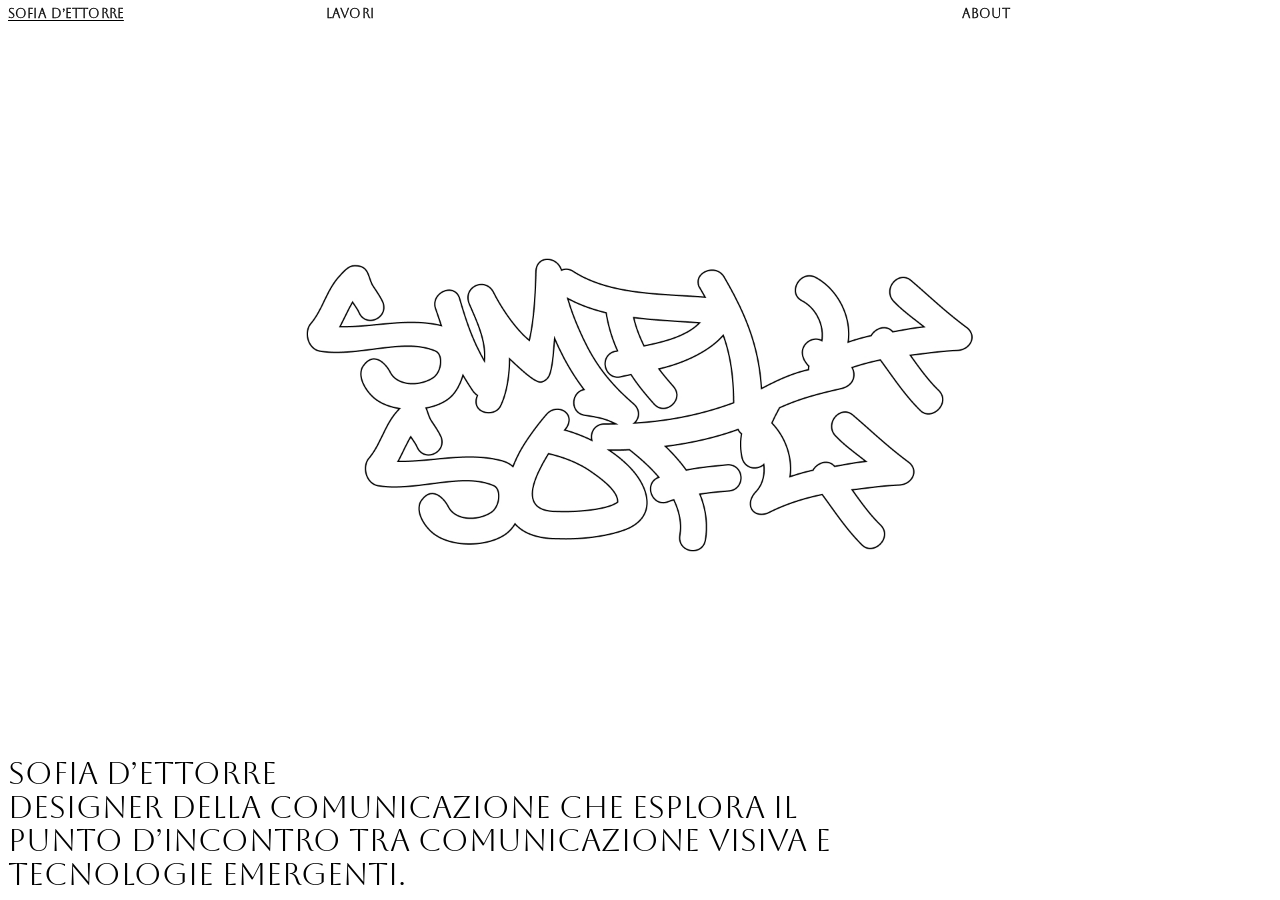
==== index.html @ 3663f50d "2" ====
<!doctype html>
<html lang="it">
<head>
  <meta charset="utf-8">
  <meta name="viewport" content="width=device-width, initial-scale=1">
  <title>Sofia d’Ettorre — Portfolio</title>
  <meta name="description" content="Portfolio di Sofia d’Ettorre, designer della comunicazione che esplora il punto d’incontro tra comunicazione visiva e tecnologie emergenti.">
  <link rel="canonical" href="https://sofiadettorre.github.io/Portfolio/">
  <meta property="og:type" content="website">
  <meta property="og:title" content="Sofia d’Ettorre — Portfolio">
  <meta property="og:description" content="Designer della comunicazione che esplora il punto d’incontro tra comunicazione visiva e tecnologie emergenti.">
  <meta property="og:url" content="https://sofiadettorre.github.io/Portfolio/">
  <meta property="og:image" content="https://sofiadettorre.github.io/Portfolio/immagini-web/immagine%20hero.jpg">
  <meta name="twitter:card" content="summary_large_image">
  <link rel="preload" as="image" href="immagini-web/immagine%20hero.jpg">
  <link rel="preconnect" href="https://fonts.googleapis.com">
  <link rel="preconnect" href="https://fonts.gstatic.com" crossorigin>
  <link href="https://fonts.googleapis.com/css2?family=Aboreto&family=Schibsted+Grotesk:wght@400;500;600&display=swap" rel="stylesheet">
  <link rel="icon" type="image/png" href="immagini-web/favicon.png">
  <link rel="apple-touch-icon" href="immagini-web/apple-touch-icon.png">
  <link rel="stylesheet" href="style.css">
</head>
<body>
  <main class="home">
    <h1 id="hero"></h1>
  </main>

  <script src="data.js"></script>
  <script>
    renderNav("home");
    document.getElementById("hero").textContent = SITE.hero;

    // Precarica le immagini della scia
    HOME_TRAIL.forEach(src => { new Image().src = src; });

    // Scia di immagini che segue il cursore
    let i = 0, lastX = 0, lastY = 0;
    window.addEventListener("pointermove", (e) => {
      if (e.pointerType === "touch") return;
      if (Math.hypot(e.clientX - lastX, e.clientY - lastY) < 110) return;
      lastX = e.clientX; lastY = e.clientY;

      const img = document.createElement("img");
      img.className = "trail";
      img.src = HOME_TRAIL[i++ % HOME_TRAIL.length];
      img.alt = "";
      img.style.left = e.clientX + "px";
      img.style.top = e.clientY + "px";
      img.addEventListener("animationend", () => img.remove());
      document.body.appendChild(img);
    });
  </script>
</body>
</html>
---- style.css ----
/* ===== Base ===== */
:root {
  --fg: #000;
  --muted: #9a9a9a;
  --bg: #fff;
  --gutter: 8px;
  --nav-h: 40px;
  --small: 11px;
}

* { box-sizing: border-box; margin: 0; padding: 0; }

html, body { background: var(--bg); color: var(--fg); }

body {
  font-family: "Schibsted Grotesk", "Helvetica Neue", Arial, sans-serif;
  font-weight: 400;
  -webkit-font-smoothing: antialiased;
}

a { color: inherit; text-decoration: none; }
a:hover { opacity: .5; }
img { display: block; max-width: 100%; }

.caps {
  font-size: var(--small);
  line-height: 1.15;
  font-weight: 500;
  text-transform: uppercase;
  letter-spacing: .01em;
}
.muted { color: var(--muted); }

/* Aboreto: menu, hero, testo About, titoli e specifiche dei progetti */
.nav, .home h1, .about .lead, .row-head, #ptitle, #ptitle b {
  font-family: "Aboreto", "Schibsted Grotesk", serif;
  font-weight: 400;
}
/* Aboreto nei testi piccoli: un po' più grande e con un leggero spessore */
.nav, .row-head, #ptitle {
  font-size: 12.5px;
  -webkit-text-stroke: .35px currentColor;
}

/* ===== Nav (4 colonne fisse) ===== */
.nav {
  position: fixed;
  inset: 0 0 auto 0;
  z-index: 50;
  display: grid;
  grid-template-columns: repeat(4, 1fr);
  gap: var(--gutter);
  padding: 7px var(--gutter);
  background: var(--bg);
}
.nav a[aria-current="page"] { text-decoration: underline; text-underline-offset: 2px; }

/* ===== Home ===== */
.home {
  height: 100vh;
  height: 100svh;
  display: flex;
  align-items: flex-end;
  padding: var(--gutter);
  overflow: hidden;
  cursor: crosshair;
  background: #fff url("immagini-web/immagine%20hero.jpg") center / contain no-repeat;
}
.home h1 {
  position: relative;
  z-index: 2;
  font-size: clamp(20px, 2.4vw, 44px);
  line-height: 1.1;
  letter-spacing: 0;
  max-width: 70%;
  white-space: pre-line;
  pointer-events: none;
}
.trail {
  position: fixed;
  z-index: 1;
  width: clamp(140px, 16vw, 280px);
  transform: translate(-50%, -50%);
  pointer-events: none;
  animation: trail-out 1.4s forwards;
}
@keyframes trail-out {
  0%, 70% { opacity: 1; }
  100% { opacity: 0; }
}

/* ===== Works (indice) ===== */
.works { padding: 50vh var(--gutter) 60px; }

.row {
  display: block;
  margin-bottom: 36px;
}
.row:hover { opacity: 1; }
.row-head {
  display: grid;
  grid-template-columns: repeat(4, 1fr);
  gap: var(--gutter);
  margin-bottom: 8px;
}
.row-head .title { display: flex; gap: 0; }
.row-head .num { width: 84px; flex-shrink: 0; }
.row-head .tags { grid-column: span 2; }

.thumbs {
  display: flex;
  flex-wrap: wrap;
  gap: 6px;
}
.thumbs img, .thumbs video {
  height: 74px;
  width: auto;
  background: #eee;
  opacity: .35;
  transition: opacity .25s;
}
.works:not(:hover) .thumbs > *,
.row:hover .thumbs > * { opacity: 1; }

/* ===== Progetto (galleria orizzontale) ===== */
.project {
  position: fixed;
  inset: 0;
  padding: 66px 0 70px;
}
.track {
  position: relative;
  height: 100%;
  display: flex;
  gap: 12px;
  padding: 0 var(--gutter);
  overflow-x: auto;
  overflow-y: hidden;
  scrollbar-width: none;
}
.track::-webkit-scrollbar { display: none; }

/* X per tornare ai lavori */
.close {
  position: fixed;
  top: calc(var(--nav-h) + 4px);
  right: var(--gutter);
  z-index: 45;
  width: 40px;
  height: 40px;
}
.close svg { width: 100%; height: 100%; stroke: var(--fg); stroke-width: 2; fill: none; }
.track img, .track video {
  height: 100%;
  width: auto;
  flex-shrink: 0;
  background: #eee;
}

.pbar {
  position: fixed;
  inset: auto 0 0 0;
  display: grid;
  grid-template-columns: repeat(4, 1fr);
  gap: var(--gutter);
  padding: 0 var(--gutter) 10px;
  align-items: end;
  background: var(--bg);
  z-index: 40;
}
.pbar .left { display: grid; grid-template-columns: 1fr 1fr; gap: var(--gutter); }
.pbar .left span:first-child b { font-weight: 500; margin-right: 12px; }
.pbar button {
  all: unset;
  cursor: pointer;
}
.pbar button:hover { opacity: .5; }

.info[hidden] { display: none; }
.info {
  position: fixed;
  inset: 0;
  z-index: 30;
  background: rgba(255,255,255,.96);
  padding: 66px var(--gutter) 70px;
  display: grid;
  grid-template-columns: repeat(4, 1fr);
  gap: var(--gutter);
  align-content: start;
}
.info p {
  grid-column: 1 / span 3;
  font-size: clamp(20px, 2vw, 32px);
  line-height: 1.15;
  font-weight: 500;
  max-width: 40ch;
}
.info dl { grid-column: 4; }
.info dt { color: var(--muted); margin-top: 10px; }

/* ===== About ===== */
.about { padding: calc(var(--nav-h) + 4px) var(--gutter) 20px; }
.about .lead {
  font-size: clamp(17px, 1.75vw, 32px);
  line-height: 1.2;
}
.cv {
  margin-top: 56px;
  display: grid;
  grid-template-columns: repeat(3, minmax(0, 320px));
  column-gap: clamp(40px, 6vw, 110px);
}
.cv h2 { font-size: inherit; font-weight: 500; margin-bottom: 18px; }

/* Fiori decorativi nello spazio libero a destra delle colonne */
.cv { position: relative; }
.deco {
  position: absolute;
  top: 0;
  bottom: 0;
  left: calc(3 * 320px + 3 * clamp(40px, 6vw, 110px));
  right: 0;
  max-width: 520px;
  pointer-events: none;
}
.deco img {
  position: absolute;
  height: auto;
  animation: float 7s ease-in-out infinite;
}
@keyframes float {
  0%, 100% { transform: translateY(0) rotate(0deg); }
  50% { transform: translateY(-12px) rotate(6deg); }
}
@media (prefers-reduced-motion: reduce) { .deco img { animation: none; } }
@media (max-width: 1300px) { .deco { display: none; } }
.cv .item { margin-bottom: 18px; }
.cv .item span { display: block; }
.cv .item .desc {
  margin-top: 6px;
  text-transform: none;
  font-weight: 400;
  line-height: 1.3;
  color: var(--muted);
}

.footer {
  margin-top: 40px;
  display: grid;
  grid-template-columns: repeat(3, minmax(0, 320px));
  column-gap: clamp(40px, 6vw, 110px);
}

/* ===== Mobile ===== */
@media (max-width: 760px) {
  :root { --small: 10px; }
  .nav { grid-template-columns: repeat(3, 1fr); }
  .nav .spacer { display: none; }

  .row-head { grid-template-columns: 1fr 1fr; row-gap: 2px; }
  .row-head > *, .cv > *, .pbar > * { min-width: 0; overflow-wrap: anywhere; }
  .row-head .num { width: 34px; }
  .row-head .tags { grid-column: auto; }
  .thumbs img, .thumbs video { height: 54px; }

  .project { position: static; padding: 50px 0 60px; }
  .track { flex-direction: column; height: auto; overflow: visible; }
  .track img, .track video { height: auto; width: 100%; }
  .pbar { grid-template-columns: 1fr 1fr; padding-top: 8px; }
  .pbar .counter { display: none; }
  .close { width: 30px; height: 30px; }
  .info { grid-template-columns: 1fr; overflow-y: auto; }
  .info p, .info dl { grid-column: 1; }

  .cv { grid-template-columns: 1fr; row-gap: 30px; }
  .footer { grid-template-columns: 1fr; }
}
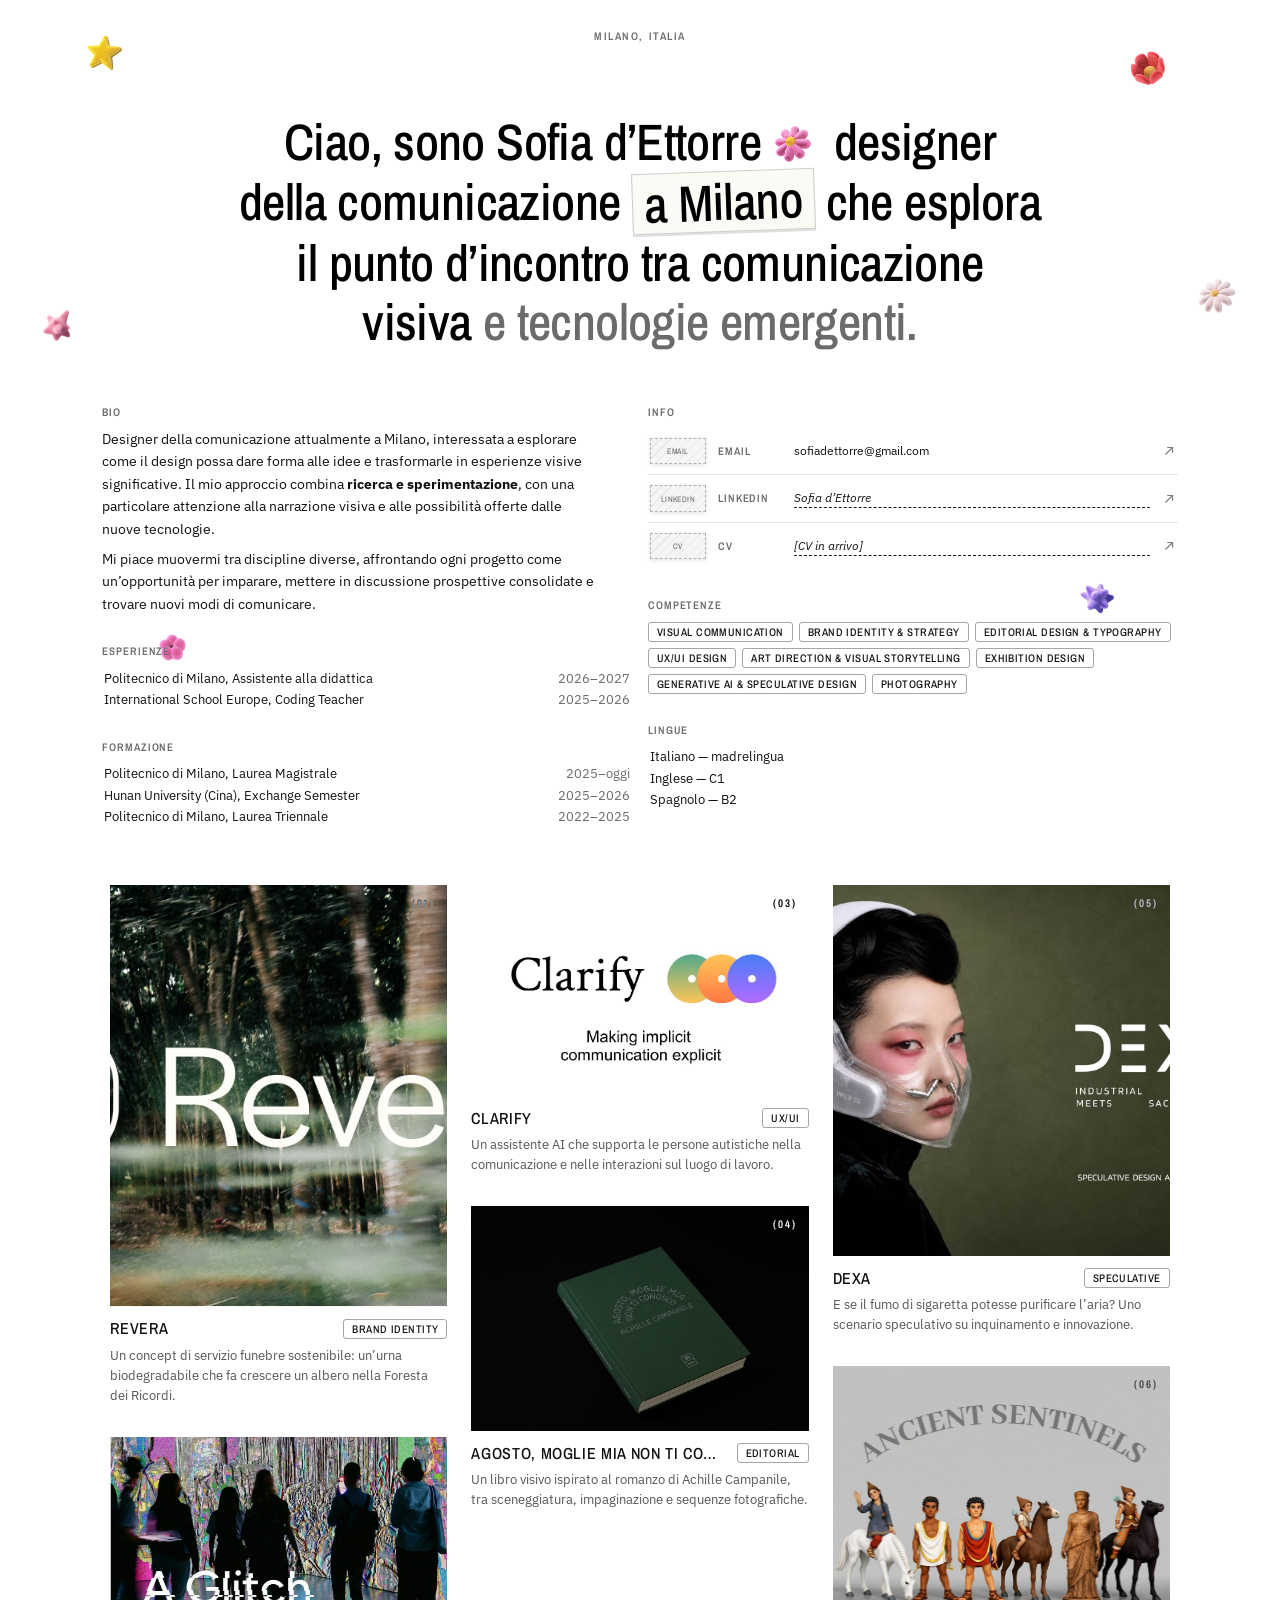
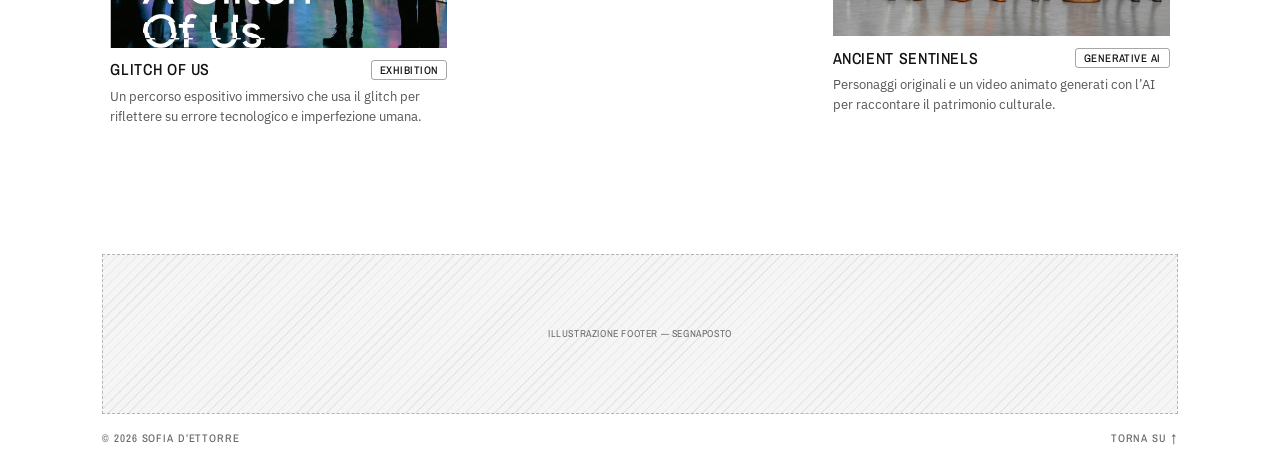
==== commit 90fb7068: "Nuovo portfolio: pagina unica con schede progetto e pannello di dettaglio Rifà il sito da zero riusa" ====
--- a/index.html
+++ b/index.html
@@ -2,7 +2,7 @@
 <html lang="it">
 <head>
   <meta charset="utf-8">
-  <meta name="viewport" content="width=device-width, initial-scale=1">
+  <meta name="viewport" content="width=device-width, initial-scale=1, viewport-fit=cover">
   <title>Sofia d’Ettorre — Portfolio</title>
   <meta name="description" content="Portfolio di Sofia d’Ettorre, designer della comunicazione che esplora il punto d’incontro tra comunicazione visiva e tecnologie emergenti.">
   <link rel="canonical" href="https://sofiadettorre.github.io/Portfolio/">
@@ -12,43 +12,107 @@
   <meta property="og:url" content="https://sofiadettorre.github.io/Portfolio/">
   <meta property="og:image" content="https://sofiadettorre.github.io/Portfolio/immagini-web/immagine%20hero.jpg">
   <meta name="twitter:card" content="summary_large_image">
-  <link rel="preload" as="image" href="immagini-web/immagine%20hero.jpg">
   <link rel="preconnect" href="https://fonts.googleapis.com">
   <link rel="preconnect" href="https://fonts.gstatic.com" crossorigin>
-  <link href="https://fonts.googleapis.com/css2?family=Aboreto&family=Schibsted+Grotesk:wght@400;500;600&display=swap" rel="stylesheet">
+  <link href="https://fonts.googleapis.com/css2?family=Archivo+Narrow:wght@400;500;600&family=IBM+Plex+Sans:ital,wght@0,400;0,500;0,600;1,400&display=swap" rel="stylesheet">
   <link rel="icon" type="image/png" href="immagini-web/favicon.png">
   <link rel="apple-touch-icon" href="immagini-web/apple-touch-icon.png">
   <link rel="stylesheet" href="style.css">
 </head>
 <body>
-  <main class="home">
-    <h1 id="hero"></h1>
+  <main class="main" id="top">
+    <div class="page-locale" id="status"></div>
+    <div class="decor" id="decor" aria-hidden="true"></div>
+
+    <aside class="rail">
+      <section class="hero" aria-label="Introduzione">
+        <h1 class="hero__text">
+          Ciao, sono Sofia d’Ettorre<img class="hero__obj" src="immagini-web/cursore%201.png" alt="" aria-hidden="true">
+          designer della comunicazione <span class="sticker">a&nbsp;Milano</span>
+          che esplora il punto d’incontro tra comunicazione visiva
+          <span class="hero__tail">e tecnologie emergenti.</span>
+        </h1>
+      </section>
+
+      <div class="rail__grid">
+        <div class="rail__col">
+          <section class="rail__section">
+            <span class="eyebrow">Bio</span>
+            <div class="bio" id="bio"></div>
+          </section>
+          <section class="rail__section">
+            <span class="eyebrow">Esperienze</span>
+            <ul class="list" id="work"></ul>
+          </section>
+          <section class="rail__section">
+            <span class="eyebrow">Formazione</span>
+            <ul class="list" id="education"></ul>
+          </section>
+        </div>
+
+        <div class="rail__col">
+          <section class="rail__section" id="info">
+            <span class="eyebrow">Info</span>
+            <div class="contact-list" id="contacts"></div>
+          </section>
+          <section class="rail__section">
+            <span class="eyebrow">Competenze</span>
+            <ul class="taglist" id="skills"></ul>
+          </section>
+          <section class="rail__section">
+            <span class="eyebrow">Lingue</span>
+            <ul class="list" id="languages"></ul>
+          </section>
+        </div>
+      </div>
+    </aside>
+
+    <section class="projects" id="lavori" aria-label="Progetti selezionati"></section>
   </main>
 
+  <footer class="footer">
+    <div class="footer__art ph-box" aria-hidden="true"><span>Illustrazione footer — segnaposto</span></div>
+    <div class="footer__bar">
+      <span id="copy"></span>
+      <a href="#top">Torna su ↑</a>
+    </div>
+  </footer>
+
+  <!-- Pannello del progetto -->
+  <div class="cs-overlay" id="cs-overlay" aria-hidden="true">
+    <div class="cs-panel" role="dialog" aria-modal="true" aria-labelledby="cs-title">
+      <aside class="cs-side">
+        <button class="cs-close" id="cs-close" type="button" aria-label="Chiudi progetto">
+          <svg viewBox="0 0 20 20" aria-hidden="true"><path d="M5 5l10 10M15 5 5 15"/></svg>
+        </button>
+        <div>
+          <h2 class="cs-title" id="cs-title">–</h2>
+          <p class="cs-oneliner" id="cs-oneliner"></p>
+        </div>
+        <dl class="cs-facts" id="cs-facts"></dl>
+        <div class="cs-step">
+          <button type="button" id="cs-prev" aria-label="Progetto precedente">← Prec.</button>
+          <button type="button" id="cs-next" aria-label="Progetto successivo">Succ. →</button>
+        </div>
+      </aside>
+      <div class="cs-content" id="cs-content">
+        <div class="cs-hero" id="cs-hero"></div>
+        <div class="cs-text">
+          <div class="cs-section">
+            <p class="eyebrow">Panoramica</p>
+            <p id="cs-overview"></p>
+          </div>
+          <div class="cs-section">
+            <p class="eyebrow">Il mio ruolo &amp; contributi</p>
+            <ol class="cs-list" id="cs-contrib"></ol>
+          </div>
+        </div>
+        <div class="cs-gallery" id="cs-gallery"></div>
+      </div>
+    </div>
+  </div>
+
   <script src="data.js"></script>
-  <script>
-    renderNav("home");
-    document.getElementById("hero").textContent = SITE.hero;
-
-    // Precarica le immagini della scia
-    HOME_TRAIL.forEach(src => { new Image().src = src; });
-
-    // Scia di immagini che segue il cursore
-    let i = 0, lastX = 0, lastY = 0;
-    window.addEventListener("pointermove", (e) => {
-      if (e.pointerType === "touch") return;
-      if (Math.hypot(e.clientX - lastX, e.clientY - lastY) < 110) return;
-      lastX = e.clientX; lastY = e.clientY;
-
-      const img = document.createElement("img");
-      img.className = "trail";
-      img.src = HOME_TRAIL[i++ % HOME_TRAIL.length];
-      img.alt = "";
-      img.style.left = e.clientX + "px";
-      img.style.top = e.clientY + "px";
-      img.addEventListener("animationend", () => img.remove());
-      document.body.appendChild(img);
-    });
-  </script>
+  <script src="main.js"></script>
 </body>
 </html>
--- a/style.css
+++ b/style.css
@@ -1,277 +1,341 @@
-/* ===== Base ===== */
+/* ============================================================
+   Sofia d'Ettorre — Portfolio
+   ============================================================ */
 :root {
-  --fg: #000;
-  --muted: #9a9a9a;
-  --bg: #fff;
-  --gutter: 8px;
-  --nav-h: 40px;
-  --small: 11px;
-}
-
-* { box-sizing: border-box; margin: 0; padding: 0; }
-
-html, body { background: var(--bg); color: var(--fg); }
-
-body {
-  font-family: "Schibsted Grotesk", "Helvetica Neue", Arial, sans-serif;
-  font-weight: 400;
+  --surface: #ffffff;
+  --surface-deep: #f5f5f5;
+  --surface-tint: #ebebeb;
+  --ink-1: #000000;
+  --ink-2: #111111;
+  --ink-3: #555555;
+  --ink-4: #6b6b6b;
+  --line: color-mix(in oklab, var(--ink-1) 11%, transparent);
+  --accent: #0033ff;
+
+  --font-primary: "Arial Narrow", "Archivo Narrow", Arial, sans-serif;
+  --font-body: "IBM Plex Sans", Arial, sans-serif;
+
+  --t-eyebrow: 11px;
+  --t-small: 12px;
+  --t-home: 13px;
+  --t-body: 14px;
+  --t-card-title: 16px;
+  --t-hero: clamp(25px, 4vw, 64px);
+
+  --ease-out: cubic-bezier(0.22, 1, 0.36, 1);
+  --ease-expo: cubic-bezier(0.16, 1, 0.3, 1);
+  --ease-drawer: cubic-bezier(0.32, 0.72, 0, 1);
+
+  --pad-y: 64px;
+  --pad-x: clamp(24px, 8vw, 120px);
+}
+
+*, *::before, *::after { box-sizing: border-box; margin: 0; padding: 0; }
+
+html {
+  background: var(--surface);
+  color: var(--ink-1);
+  font-family: var(--font-body);
+  font-size: 16px;
+  line-height: 1.5;
   -webkit-font-smoothing: antialiased;
-}
-
+  overflow-x: clip;
+  scroll-behavior: smooth;
+}
+body { min-height: 100dvh; display: flex; flex-direction: column; background: var(--surface); overflow-x: clip; }
+body.is-locked { overflow: hidden; }
 a { color: inherit; text-decoration: none; }
-a:hover { opacity: .5; }
-img { display: block; max-width: 100%; }
-
-.caps {
-  font-size: var(--small);
-  line-height: 1.15;
+button { font: inherit; color: inherit; background: none; border: 0; cursor: pointer; }
+ul, ol { list-style: none; }
+img, video { display: block; max-width: 100%; }
+::selection { background: color-mix(in oklab, var(--ink-1) 15%, transparent); }
+:focus-visible { outline: 2px solid var(--accent); outline-offset: 2px; }
+
+.eyebrow {
+  display: block;
+  font-family: var(--font-primary);
+  font-size: var(--t-eyebrow);
+  font-weight: 600;
+  letter-spacing: 0.08em;
+  text-transform: uppercase;
+  color: var(--ink-4);
+}
+
+/* ---------- Segnaposto ---------- */
+.ph { color: var(--ink-4); font-style: italic; border-bottom: 1px dashed currentColor; }
+.ph-box {
+  display: flex; align-items: center; justify-content: center;
+  background:
+    repeating-linear-gradient(-45deg, transparent 0 6px, color-mix(in oklab, var(--ink-1) 6%, transparent) 6px 7px),
+    var(--surface-deep);
+  border: 1px dashed color-mix(in oklab, var(--ink-1) 25%, transparent);
+  color: var(--ink-4);
+  font-family: var(--font-primary);
+  font-size: 10px; letter-spacing: 0.06em; text-transform: uppercase;
+}
+
+/* ---------- Layout ---------- */
+.main {
+  position: relative;
+  flex: 1;
+  padding: var(--pad-y) var(--pad-x);
+  display: grid;
+  grid-template-columns: minmax(0, 1fr);
+  align-content: start;
+  gap: clamp(16px, 2vw, 28px);
+}
+.page-locale {
+  position: absolute; top: 28px; left: 0; right: 0;
+  text-align: center;
+  font-family: var(--font-primary);
+  font-size: var(--t-eyebrow); font-weight: 600;
+  letter-spacing: 0.14em; text-transform: uppercase;
+  color: var(--ink-4);
+}
+
+/* Decorazioni */
+.decor { position: absolute; inset: 0 0 auto; height: 100vh; pointer-events: none; z-index: 0; }
+.decor img {
+  position: absolute; height: auto;
+  opacity: .9;
+  animation: float 9s ease-in-out infinite;
+}
+@keyframes float { 50% { transform: translateY(-10px) rotate(3deg); } }
+@media (max-width: 899px) { .decor { display: none; } }
+
+/* ---------- Hero ---------- */
+.rail { position: relative; z-index: 1; display: flex; flex-direction: column; gap: 28px; }
+.hero { padding: 48px 0 24px; }
+.hero__text {
+  max-width: 17em;
+  margin: 0 auto;
+  font-family: var(--font-primary);
+  font-size: var(--t-hero);
   font-weight: 500;
+  line-height: 1.16;
+  letter-spacing: -0.012em;
+  text-align: center;
+  text-wrap: balance;
+}
+.hero__tail { color: var(--ink-4); }
+.hero__obj {
+  display: inline-block;
+  height: 0.9em; width: auto;
+  margin: 0 0.15em;
+  vertical-align: -0.12em;
+  transition: transform 400ms var(--ease-expo);
+}
+.hero__obj:hover { transform: rotate(-12deg) scale(1.15); }
+.sticker {
+  display: inline-block;
+  padding: 0 .22em;
+  background: #fcfaf5;
+  border: 1px solid color-mix(in oklab, var(--ink-1) 18%, transparent);
+  box-shadow: 0 2px 0 color-mix(in oklab, var(--ink-1) 12%, transparent);
+  transform: rotate(-2deg);
+  transition: transform 300ms var(--ease-expo);
+}
+.sticker:hover { transform: rotate(1deg) scale(1.04); }
+
+/* ---------- Rail (bio, esperienze, info) ---------- */
+.rail__grid { display: grid; grid-template-columns: 1fr; gap: 28px; }
+.rail__col { display: flex; flex-direction: column; gap: 28px; }
+@media (min-width: 900px) {
+  .rail__grid { grid-template-columns: repeat(2, 1fr); column-gap: 16px; }
+}
+.rail__section { display: flex; flex-direction: column; gap: 8px; }
+.bio p { font-size: var(--t-body); line-height: 1.6; color: var(--ink-2); max-width: 62ch; }
+.bio p + p { margin-top: 8px; }
+.list__row { display: flex; gap: 12px; padding: 1px 2px; font-size: var(--t-home); color: var(--ink-2); }
+.list__row span:first-child { flex: 1; }
+.list__year { color: var(--ink-4); white-space: nowrap; }
+
+.taglist { display: flex; flex-wrap: wrap; gap: 6px; }
+.taglist li, .chip-tag {
+  font-family: var(--font-primary);
+  font-weight: 500;
+  font-size: var(--t-eyebrow);
+  letter-spacing: 0.04em;
   text-transform: uppercase;
-  letter-spacing: .01em;
-}
-.muted { color: var(--muted); }
-
-/* Aboreto: menu, hero, testo About, titoli e specifiche dei progetti */
-.nav, .home h1, .about .lead, .row-head, #ptitle, #ptitle b {
-  font-family: "Aboreto", "Schibsted Grotesk", serif;
-  font-weight: 400;
-}
-/* Aboreto nei testi piccoli: un po' più grande e con un leggero spessore */
-.nav, .row-head, #ptitle {
-  font-size: 12.5px;
-  -webkit-text-stroke: .35px currentColor;
-}
-
-/* ===== Nav (4 colonne fisse) ===== */
-.nav {
-  position: fixed;
-  inset: 0 0 auto 0;
-  z-index: 50;
+  line-height: 1;
+  padding: 4px 8px 3px;
+  border: 1.2px solid color-mix(in oklab, var(--ink-1) 35%, transparent);
+  border-radius: 3px;
+  color: var(--ink-2);
+  white-space: nowrap;
+}
+.taglist li { transition: transform 320ms var(--ease-expo), border-color 220ms; }
+.taglist li:hover { transform: translateY(-1px); border-color: color-mix(in oklab, var(--ink-1) 65%, transparent); }
+
+.contact-row {
+  display: flex; align-items: center; gap: 12px;
+  padding: 10px 2px;
+  transition: transform 160ms var(--ease-out);
+}
+.contact-row + .contact-row { border-top: 1px solid var(--line); }
+.contact-row:active { transform: scale(0.99); }
+.contact-row .eyebrow { flex-shrink: 0; width: 64px; transition: color 220ms; }
+.contact-row__thumb {
+  flex-shrink: 0; width: 56px; aspect-ratio: 447 / 211;
+  font-size: 8px;
+  box-shadow: 0 1px 4px color-mix(in oklab, var(--ink-1) 12%, transparent);
+  transition: transform 320ms var(--ease-out);
+}
+.contact-row__value { flex: 1; min-width: 0; font-size: var(--t-small); color: var(--ink-2); overflow: hidden; text-overflow: ellipsis; white-space: nowrap; }
+.contact-row__arrow { width: 14px; height: 14px; fill: none; stroke: currentColor; stroke-width: 1.4; opacity: .5; transition: transform 220ms var(--ease-out), opacity 220ms; }
+@media (hover: hover) {
+  .contact-row:hover .eyebrow { color: var(--accent); }
+  .contact-row:hover .contact-row__arrow { opacity: 1; transform: translate(2px, -2px); }
+  .contact-row:nth-child(1):hover .contact-row__thumb { transform: scale(1.2) rotate(4deg); }
+  .contact-row:nth-child(2):hover .contact-row__thumb { transform: scale(1.2) rotate(-5deg); }
+  .contact-row:nth-child(3):hover .contact-row__thumb { transform: scale(1.2) rotate(3deg); }
+}
+
+/* ---------- Progetti ---------- */
+.projects { position: relative; z-index: 1; columns: 1; column-gap: 8px; padding-top: 24px; }
+@media (min-width: 720px) { .projects { columns: 2; } }
+@media (min-width: 1024px) { .projects { columns: 3; } }
+
+.card {
+  display: block;
+  break-inside: avoid;
+  margin-bottom: 8px;
+  padding: 8px;
+  border-radius: 4px;
+  transition: background-color 180ms var(--ease-out), transform 140ms var(--ease-out);
+}
+.card:active { transform: scale(0.99); }
+.card__frame { position: relative; width: 100%; overflow: hidden; background: var(--surface-deep); }
+.card__thumb { position: absolute; inset: 0; width: 100%; height: 100%; object-fit: cover; transition: transform 260ms var(--ease-out); }
+.card__num {
+  position: absolute; top: 10px; right: 12px; z-index: 2;
+  font-family: var(--font-primary); font-weight: 600; font-size: var(--t-eyebrow);
+  letter-spacing: 0.18em; color: #fff; mix-blend-mode: difference;
+}
+.card__body { display: flex; flex-direction: column; gap: 7px; padding-top: 12px; }
+.card__heading { display: flex; align-items: center; justify-content: space-between; gap: 12px; }
+.card__title {
+  flex: 1; min-width: 0;
+  font-family: var(--font-primary); font-weight: 500;
+  font-size: var(--t-card-title); line-height: 1.05;
+  letter-spacing: 0.04em; text-transform: uppercase;
+  color: var(--ink-2);
+  white-space: nowrap; overflow: hidden; text-overflow: ellipsis;
+  transition: color 160ms;
+}
+.card__description { font-size: var(--t-home); line-height: 1.55; color: var(--ink-3); text-wrap: pretty; }
+.card__meta { display: grid; grid-template-rows: 0fr; opacity: 0; transition: grid-template-rows 380ms var(--ease-expo), opacity 240ms; }
+.card__meta-inner { min-height: 0; overflow: hidden; display: flex; flex-wrap: wrap; gap: 5px; }
+.card__meta-inner span {
+  font-family: var(--font-primary); font-size: var(--t-eyebrow); font-weight: 500;
+  letter-spacing: 0.04em; text-transform: uppercase;
+  color: color-mix(in oklab, var(--ink-1) 55%, transparent);
+  background: color-mix(in oklab, var(--ink-1) 7%, transparent);
+  padding: 2px 7px 3px; margin-top: 4px;
+}
+.card:hover, .card:focus-visible { background-color: rgba(0, 0, 0, 0.05); }
+.card:hover .card__title, .card:focus-visible .card__title { color: var(--accent); }
+.card:hover .card__thumb { transform: scale(1.03); }
+.card:hover .card__meta, .card:focus-visible .card__meta { grid-template-rows: 1fr; opacity: 1; }
+@media (hover: none) { .card__meta { grid-template-rows: 1fr; opacity: 1; } }
+
+/* ---------- Footer ---------- */
+.footer { padding: 48px var(--pad-x) 28px; display: flex; flex-direction: column; gap: 16px; }
+.footer__art { height: 160px; }
+.footer__bar {
+  display: flex; justify-content: space-between; gap: 16px;
+  font-family: var(--font-primary); font-size: var(--t-eyebrow); font-weight: 500;
+  letter-spacing: 0.08em; text-transform: uppercase; color: var(--ink-4);
+}
+.footer__bar a:hover { color: var(--accent); }
+
+/* ---------- Pannello progetto ---------- */
+.cs-overlay {
+  position: fixed; inset: 0; z-index: 500;
+  display: flex; align-items: center; justify-content: center;
+  padding: clamp(12px, 3vw, 40px);
+  background: color-mix(in oklab, var(--ink-1) 32%, transparent);
+  backdrop-filter: blur(5px); -webkit-backdrop-filter: blur(5px);
+  opacity: 0; pointer-events: none;
+  transition: opacity 380ms var(--ease-out);
+}
+.cs-overlay.is-open { opacity: 1; pointer-events: auto; }
+.cs-panel {
+  width: min(1120px, 100%);
+  height: min(88vh, 860px);
   display: grid;
-  grid-template-columns: repeat(4, 1fr);
-  gap: var(--gutter);
-  padding: 7px var(--gutter);
-  background: var(--bg);
-}
-.nav a[aria-current="page"] { text-decoration: underline; text-underline-offset: 2px; }
-
-/* ===== Home ===== */
-.home {
-  height: 100vh;
-  height: 100svh;
-  display: flex;
-  align-items: flex-end;
-  padding: var(--gutter);
+  grid-template-columns: 248px minmax(0, 1fr);
+  background: var(--surface);
+  border: 1px solid color-mix(in oklab, var(--ink-1) 32%, transparent);
+  box-shadow: 0 30px 90px -30px color-mix(in oklab, var(--ink-1) 45%, transparent);
+  opacity: 0; transform: translateY(16px) scale(0.985);
+  transition: transform 560ms var(--ease-drawer), opacity 380ms var(--ease-out);
   overflow: hidden;
-  cursor: crosshair;
-  background: #fff url("immagini-web/immagine%20hero.jpg") center / contain no-repeat;
-}
-.home h1 {
-  position: relative;
-  z-index: 2;
-  font-size: clamp(20px, 2.4vw, 44px);
-  line-height: 1.1;
-  letter-spacing: 0;
-  max-width: 70%;
-  white-space: pre-line;
-  pointer-events: none;
-}
-.trail {
-  position: fixed;
-  z-index: 1;
-  width: clamp(140px, 16vw, 280px);
-  transform: translate(-50%, -50%);
-  pointer-events: none;
-  animation: trail-out 1.4s forwards;
-}
-@keyframes trail-out {
-  0%, 70% { opacity: 1; }
-  100% { opacity: 0; }
-}
-
-/* ===== Works (indice) ===== */
-.works { padding: 50vh var(--gutter) 60px; }
-
-.row {
-  display: block;
-  margin-bottom: 36px;
-}
-.row:hover { opacity: 1; }
-.row-head {
-  display: grid;
-  grid-template-columns: repeat(4, 1fr);
-  gap: var(--gutter);
-  margin-bottom: 8px;
-}
-.row-head .title { display: flex; gap: 0; }
-.row-head .num { width: 84px; flex-shrink: 0; }
-.row-head .tags { grid-column: span 2; }
-
-.thumbs {
-  display: flex;
-  flex-wrap: wrap;
-  gap: 6px;
-}
-.thumbs img, .thumbs video {
-  height: 74px;
-  width: auto;
-  background: #eee;
-  opacity: .35;
-  transition: opacity .25s;
-}
-.works:not(:hover) .thumbs > *,
-.row:hover .thumbs > * { opacity: 1; }
-
-/* ===== Progetto (galleria orizzontale) ===== */
-.project {
-  position: fixed;
-  inset: 0;
-  padding: 66px 0 70px;
-}
-.track {
-  position: relative;
-  height: 100%;
-  display: flex;
-  gap: 12px;
-  padding: 0 var(--gutter);
-  overflow-x: auto;
-  overflow-y: hidden;
-  scrollbar-width: none;
-}
-.track::-webkit-scrollbar { display: none; }
-
-/* X per tornare ai lavori */
-.close {
-  position: fixed;
-  top: calc(var(--nav-h) + 4px);
-  right: var(--gutter);
-  z-index: 45;
-  width: 40px;
-  height: 40px;
-}
-.close svg { width: 100%; height: 100%; stroke: var(--fg); stroke-width: 2; fill: none; }
-.track img, .track video {
-  height: 100%;
-  width: auto;
-  flex-shrink: 0;
-  background: #eee;
-}
-
-.pbar {
-  position: fixed;
-  inset: auto 0 0 0;
-  display: grid;
-  grid-template-columns: repeat(4, 1fr);
-  gap: var(--gutter);
-  padding: 0 var(--gutter) 10px;
-  align-items: end;
-  background: var(--bg);
-  z-index: 40;
-}
-.pbar .left { display: grid; grid-template-columns: 1fr 1fr; gap: var(--gutter); }
-.pbar .left span:first-child b { font-weight: 500; margin-right: 12px; }
-.pbar button {
-  all: unset;
-  cursor: pointer;
-}
-.pbar button:hover { opacity: .5; }
-
-.info[hidden] { display: none; }
-.info {
-  position: fixed;
-  inset: 0;
-  z-index: 30;
-  background: rgba(255,255,255,.96);
-  padding: 66px var(--gutter) 70px;
-  display: grid;
-  grid-template-columns: repeat(4, 1fr);
-  gap: var(--gutter);
-  align-content: start;
-}
-.info p {
-  grid-column: 1 / span 3;
-  font-size: clamp(20px, 2vw, 32px);
-  line-height: 1.15;
-  font-weight: 500;
-  max-width: 40ch;
-}
-.info dl { grid-column: 4; }
-.info dt { color: var(--muted); margin-top: 10px; }
-
-/* ===== About ===== */
-.about { padding: calc(var(--nav-h) + 4px) var(--gutter) 20px; }
-.about .lead {
-  font-size: clamp(17px, 1.75vw, 32px);
-  line-height: 1.2;
-}
-.cv {
-  margin-top: 56px;
-  display: grid;
-  grid-template-columns: repeat(3, minmax(0, 320px));
-  column-gap: clamp(40px, 6vw, 110px);
-}
-.cv h2 { font-size: inherit; font-weight: 500; margin-bottom: 18px; }
-
-/* Fiori decorativi nello spazio libero a destra delle colonne */
-.cv { position: relative; }
-.deco {
-  position: absolute;
-  top: 0;
-  bottom: 0;
-  left: calc(3 * 320px + 3 * clamp(40px, 6vw, 110px));
-  right: 0;
-  max-width: 520px;
-  pointer-events: none;
-}
-.deco img {
-  position: absolute;
-  height: auto;
-  animation: float 7s ease-in-out infinite;
-}
-@keyframes float {
-  0%, 100% { transform: translateY(0) rotate(0deg); }
-  50% { transform: translateY(-12px) rotate(6deg); }
-}
-@media (prefers-reduced-motion: reduce) { .deco img { animation: none; } }
-@media (max-width: 1300px) { .deco { display: none; } }
-.cv .item { margin-bottom: 18px; }
-.cv .item span { display: block; }
-.cv .item .desc {
-  margin-top: 6px;
-  text-transform: none;
-  font-weight: 400;
-  line-height: 1.3;
-  color: var(--muted);
-}
-
-.footer {
-  margin-top: 40px;
-  display: grid;
-  grid-template-columns: repeat(3, minmax(0, 320px));
-  column-gap: clamp(40px, 6vw, 110px);
-}
-
-/* ===== Mobile ===== */
-@media (max-width: 760px) {
-  :root { --small: 10px; }
-  .nav { grid-template-columns: repeat(3, 1fr); }
-  .nav .spacer { display: none; }
-
-  .row-head { grid-template-columns: 1fr 1fr; row-gap: 2px; }
-  .row-head > *, .cv > *, .pbar > * { min-width: 0; overflow-wrap: anywhere; }
-  .row-head .num { width: 34px; }
-  .row-head .tags { grid-column: auto; }
-  .thumbs img, .thumbs video { height: 54px; }
-
-  .project { position: static; padding: 50px 0 60px; }
-  .track { flex-direction: column; height: auto; overflow: visible; }
-  .track img, .track video { height: auto; width: 100%; }
-  .pbar { grid-template-columns: 1fr 1fr; padding-top: 8px; }
-  .pbar .counter { display: none; }
-  .close { width: 30px; height: 30px; }
-  .info { grid-template-columns: 1fr; overflow-y: auto; }
-  .info p, .info dl { grid-column: 1; }
-
-  .cv { grid-template-columns: 1fr; row-gap: 30px; }
-  .footer { grid-template-columns: 1fr; }
-}
+}
+.cs-overlay.is-open .cs-panel { opacity: 1; transform: none; }
+
+.cs-side {
+  display: flex; flex-direction: column; gap: 20px;
+  padding: 16px;
+  border-right: 1px solid var(--line);
+  overflow-y: auto;
+}
+.cs-close {
+  width: 32px; height: 32px; display: grid; place-items: center;
+  border: 1px solid color-mix(in oklab, var(--ink-1) 25%, transparent);
+  border-radius: 3px;
+  transition: background-color 160ms;
+}
+.cs-close:hover { background: var(--surface-deep); }
+.cs-close svg { width: 14px; height: 14px; stroke: currentColor; stroke-width: 1.6; fill: none; }
+.cs-title { font-family: var(--font-primary); font-size: 22px; font-weight: 400; line-height: 1.2; margin-bottom: 10px; }
+.cs-oneliner { font-size: var(--t-home); line-height: 1.55; color: var(--ink-3); }
+.cs-facts { border: 1px solid var(--line); padding: 4px 12px; }
+.cs-facts div { padding: 8px 0; display: flex; flex-direction: column; gap: 2px; }
+.cs-facts div + div { border-top: 1px solid var(--line); }
+.cs-facts dt {
+  font-family: var(--font-primary); font-size: var(--t-eyebrow); font-weight: 500;
+  letter-spacing: 0.04em; text-transform: uppercase; color: var(--ink-4);
+}
+.cs-facts dd { font-size: var(--t-small); color: var(--ink-2); }
+.cs-step { margin-top: auto; display: flex; gap: 6px; }
+.cs-step button {
+  flex: 1; padding: 8px 6px;
+  font-family: var(--font-primary); font-size: var(--t-eyebrow); font-weight: 500;
+  letter-spacing: 0.06em; text-transform: uppercase;
+  border: 1px solid color-mix(in oklab, var(--ink-1) 25%, transparent); border-radius: 3px;
+  transition: background-color 160ms, color 160ms;
+}
+.cs-step button:hover { background: var(--surface-deep); color: var(--accent); }
+
+.cs-content { overflow-y: auto; overscroll-behavior: contain; padding: 16px; display: flex; flex-direction: column; gap: 32px; }
+.cs-hero img, .cs-hero video, .cs-gallery img, .cs-gallery video { width: 100%; height: auto; background: var(--surface-deep); }
+.cs-text { display: grid; grid-template-columns: 1.6fr 1fr; gap: 32px; padding: 0 8px; }
+.cs-section { display: flex; flex-direction: column; gap: 10px; }
+.cs-section p:not(.eyebrow) { font-size: var(--t-body); line-height: 1.65; color: var(--ink-2); max-width: 64ch; }
+.cs-list { counter-reset: c; display: flex; flex-direction: column; }
+.cs-list li { counter-increment: c; display: flex; gap: 10px; padding: 8px 0; font-size: var(--t-home); color: var(--ink-2); border-top: 1px solid var(--line); }
+.cs-list li::before { content: counter(c, decimal-leading-zero); font-family: var(--font-primary); font-size: var(--t-eyebrow); color: var(--ink-4); padding-top: 2px; }
+.cs-gallery { display: flex; flex-direction: column; gap: 8px; }
+
+/* ---------- Mobile ---------- */
+@media (max-width: 720px) {
+  :root { --pad-x: 16px; --pad-y: 24px; }
+  .hero { padding-top: 40px; }
+  .cs-overlay { padding: 0; }
+  .cs-panel { height: 100dvh; grid-template-columns: 1fr; grid-template-rows: auto minmax(0, 1fr); border: 0; }
+  .cs-side { border-right: 0; border-bottom: 1px solid var(--line); gap: 12px; max-height: 42dvh; }
+  .cs-step { margin-top: 0; }
+  .cs-text { grid-template-columns: 1fr; padding: 0; }
+  .cs-content { padding: 8px; }
+  .footer__art { height: 96px; }
+}
+
+@media (prefers-reduced-motion: reduce) {
+  *, *::before, *::after { animation: none !important; transition-duration: 0.01ms !important; }
+  html { scroll-behavior: auto; }
+}
+
+/* ---------- 404 ---------- */
+.notfound { flex: 1; display: grid; place-items: center; text-align: center; padding: var(--pad-y) var(--pad-x); }
+.notfound a { color: var(--accent); text-decoration: underline; }
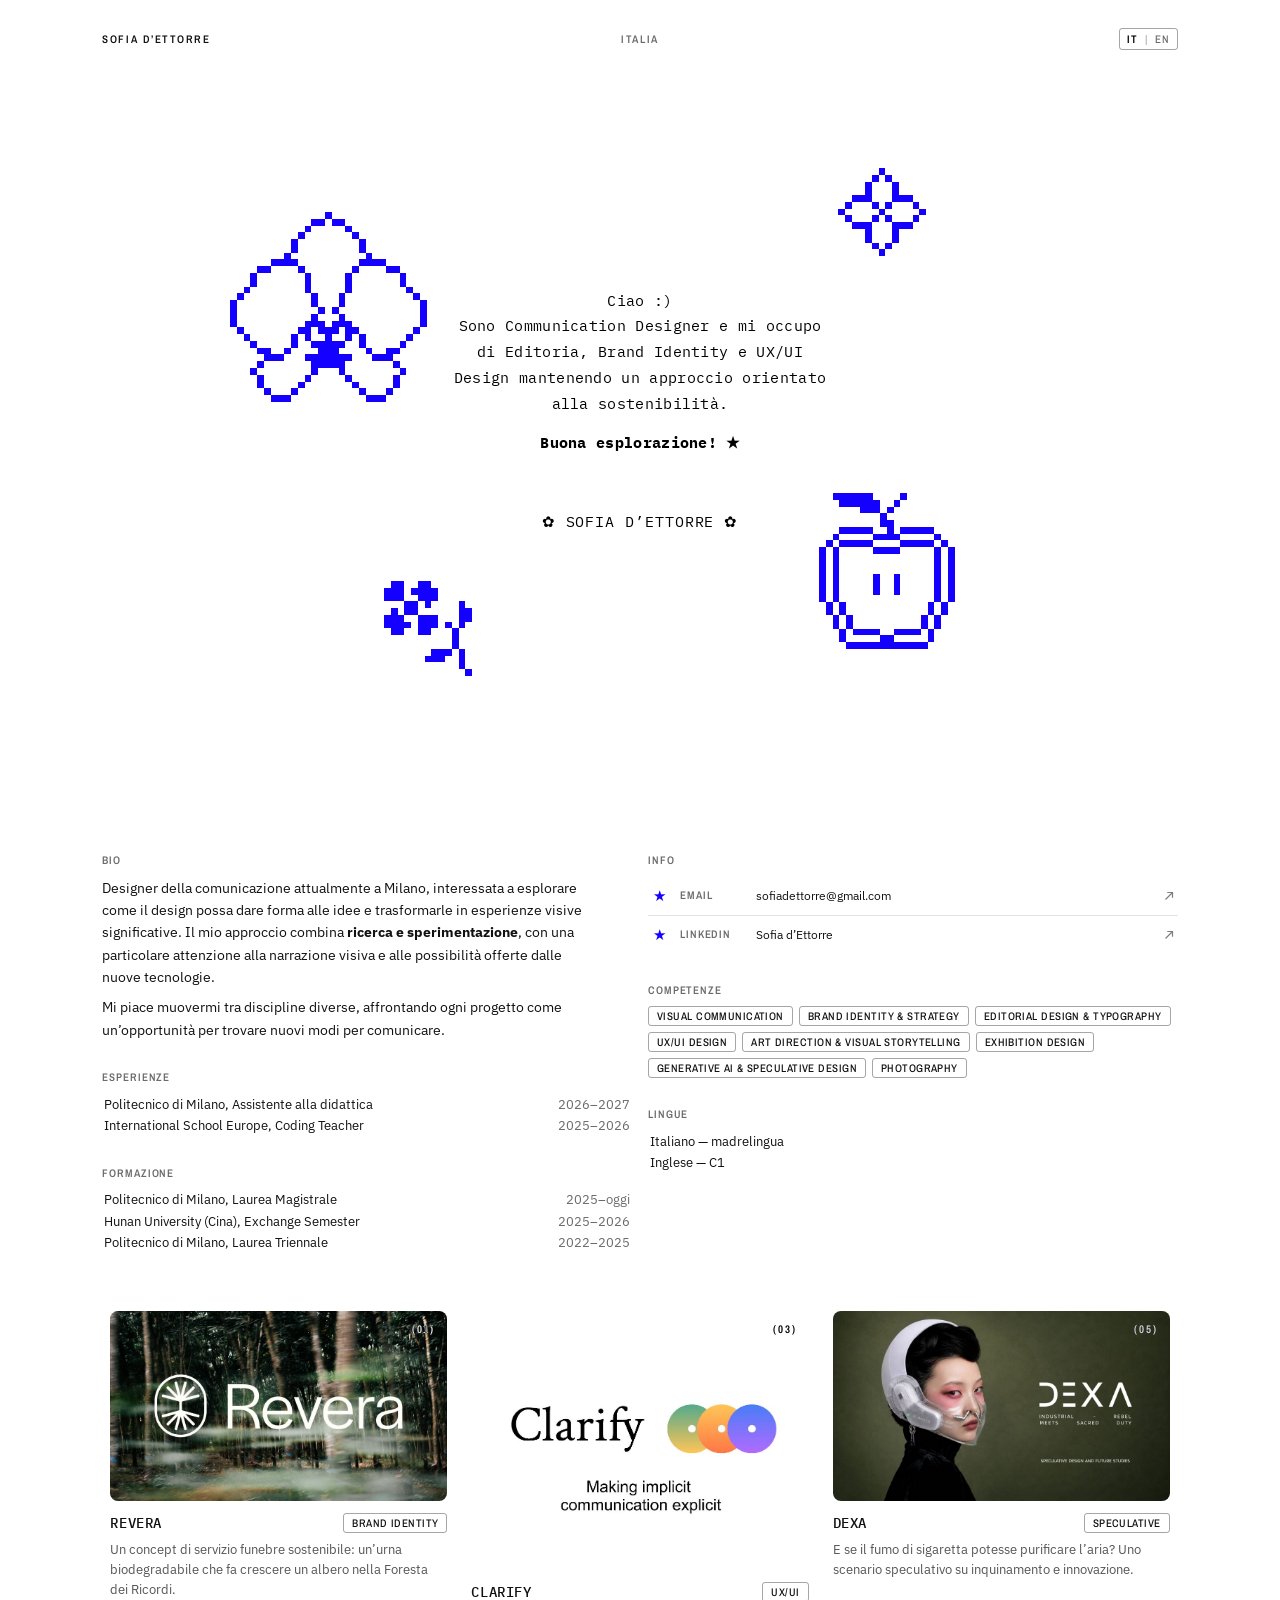
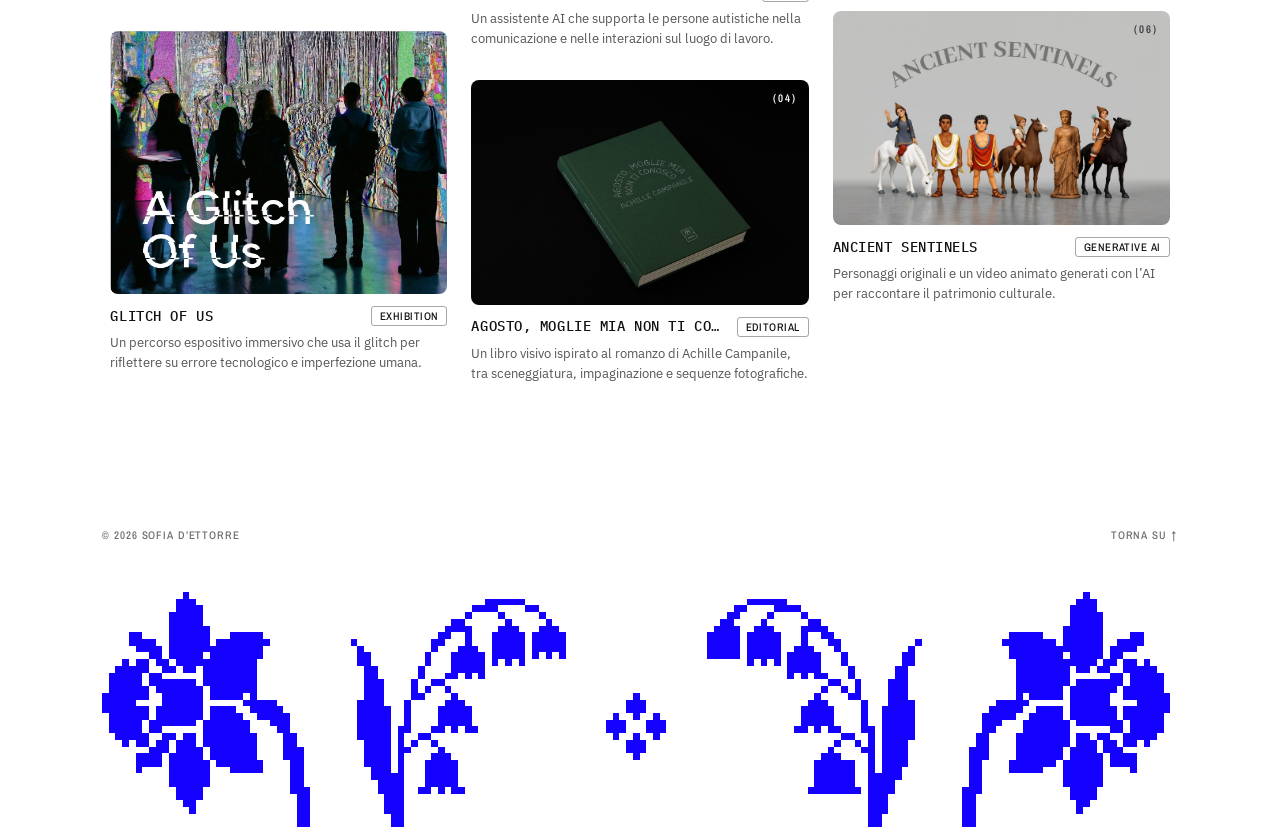
==== commit c9309fa4: "Hero pixel, versione IT/EN, fiori nel footer e rifiniture - Hero con barra in alto, pulsante lingua " ====
--- a/index.html
+++ b/index.html
@@ -4,85 +4,105 @@
   <meta charset="utf-8">
   <meta name="viewport" content="width=device-width, initial-scale=1, viewport-fit=cover">
   <title>Sofia d’Ettorre — Portfolio</title>
-  <meta name="description" content="Portfolio di Sofia d’Ettorre, designer della comunicazione che esplora il punto d’incontro tra comunicazione visiva e tecnologie emergenti.">
+  <meta name="description" content="Portfolio di Sofia d’Ettorre, Communication Designer: editoria, brand identity e UX/UI design con un approccio orientato alla sostenibilità.">
   <link rel="canonical" href="https://sofiadettorre.github.io/Portfolio/">
+  <link rel="alternate" hreflang="it" href="https://sofiadettorre.github.io/Portfolio/?lang=it">
+  <link rel="alternate" hreflang="en" href="https://sofiadettorre.github.io/Portfolio/?lang=en">
   <meta property="og:type" content="website">
   <meta property="og:title" content="Sofia d’Ettorre — Portfolio">
-  <meta property="og:description" content="Designer della comunicazione che esplora il punto d’incontro tra comunicazione visiva e tecnologie emergenti.">
+  <meta property="og:description" content="Communication Designer: editoria, brand identity e UX/UI design con un approccio orientato alla sostenibilità.">
   <meta property="og:url" content="https://sofiadettorre.github.io/Portfolio/">
   <meta property="og:image" content="https://sofiadettorre.github.io/Portfolio/immagini-web/immagine%20hero.jpg">
   <meta name="twitter:card" content="summary_large_image">
   <link rel="preconnect" href="https://fonts.googleapis.com">
   <link rel="preconnect" href="https://fonts.gstatic.com" crossorigin>
-  <link href="https://fonts.googleapis.com/css2?family=Archivo+Narrow:wght@400;500;600&family=IBM+Plex+Sans:ital,wght@0,400;0,500;0,600;1,400&display=swap" rel="stylesheet">
+  <link href="https://fonts.googleapis.com/css2?family=Archivo+Narrow:wght@400;500;600&family=IBM+Plex+Mono:wght@400;500;700&family=IBM+Plex+Sans:ital,wght@0,400;0,500;0,600;1,400&display=swap" rel="stylesheet">
+  <link rel="icon" type="image/svg+xml" href="immagini-web/favicon.svg">
   <link rel="icon" type="image/png" href="immagini-web/favicon.png">
   <link rel="apple-touch-icon" href="immagini-web/apple-touch-icon.png">
   <link rel="stylesheet" href="style.css">
 </head>
 <body>
-  <main class="main" id="top">
-    <div class="page-locale" id="status"></div>
-    <div class="decor" id="decor" aria-hidden="true"></div>
+  <header class="topbar" id="top">
+    <a class="topbar__name" href="#top">Sofia d’Ettorre</a>
+    <span class="topbar__place" id="status"></span>
+    <div class="lang" role="group" id="lang" data-i18n-aria="langSwitch">
+      <button type="button" data-lang="it" lang="it">IT</button>
+      <span class="lang__sep" aria-hidden="true">|</span>
+      <button type="button" data-lang="en" lang="en">EN</button>
+    </div>
+  </header>
 
+  <section class="hero" aria-labelledby="hero-name">
+    <div class="pix pix--flower" data-pixel="flower" aria-hidden="true"></div>
+    <div class="pix pix--sparkle" data-pixel="sparkle" aria-hidden="true"></div>
+    <div class="pix pix--sprig" data-pixel="sprig" aria-hidden="true"></div>
+    <div class="pix pix--apple" data-pixel="apple" aria-hidden="true"></div>
+
+    <div class="hero__body">
+      <p class="hero__greet" id="hero-greet"></p>
+      <p class="hero__text" id="hero-text"></p>
+      <p class="hero__cta" id="hero-cta"></p>
+      <h1 class="hero__name" id="hero-name" tabindex="0">
+        <span aria-hidden="true">✿</span> Sofia d’Ettorre <span aria-hidden="true">✿</span>
+        <span class="hero__photo" aria-hidden="true">
+          <img id="hero-photo" alt="" decoding="async">
+        </span>
+      </h1>
+    </div>
+  </section>
+
+  <main class="main">
     <aside class="rail">
-      <section class="hero" aria-label="Introduzione">
-        <h1 class="hero__text">
-          Ciao, sono Sofia d’Ettorre<img class="hero__obj" src="immagini-web/cursore%201.png" alt="" aria-hidden="true">
-          designer della comunicazione <span class="sticker">a&nbsp;Milano</span>
-          che esplora il punto d’incontro tra comunicazione visiva
-          <span class="hero__tail">e tecnologie emergenti.</span>
-        </h1>
-      </section>
-
       <div class="rail__grid">
         <div class="rail__col">
           <section class="rail__section">
-            <span class="eyebrow">Bio</span>
+            <span class="eyebrow" data-i18n="bio"></span>
             <div class="bio" id="bio"></div>
           </section>
           <section class="rail__section">
-            <span class="eyebrow">Esperienze</span>
+            <span class="eyebrow" data-i18n="work"></span>
             <ul class="list" id="work"></ul>
           </section>
           <section class="rail__section">
-            <span class="eyebrow">Formazione</span>
+            <span class="eyebrow" data-i18n="education"></span>
             <ul class="list" id="education"></ul>
           </section>
         </div>
 
         <div class="rail__col">
           <section class="rail__section" id="info">
-            <span class="eyebrow">Info</span>
+            <span class="eyebrow" data-i18n="info"></span>
             <div class="contact-list" id="contacts"></div>
           </section>
           <section class="rail__section">
-            <span class="eyebrow">Competenze</span>
+            <span class="eyebrow" data-i18n="skills"></span>
             <ul class="taglist" id="skills"></ul>
           </section>
           <section class="rail__section">
-            <span class="eyebrow">Lingue</span>
+            <span class="eyebrow" data-i18n="languages"></span>
             <ul class="list" id="languages"></ul>
           </section>
         </div>
       </div>
     </aside>
 
-    <section class="projects" id="lavori" aria-label="Progetti selezionati"></section>
+    <section class="projects" id="lavori" data-i18n-aria="projects"></section>
   </main>
 
   <footer class="footer">
-    <div class="footer__art ph-box" aria-hidden="true"><span>Illustrazione footer — segnaposto</span></div>
     <div class="footer__bar">
       <span id="copy"></span>
-      <a href="#top">Torna su ↑</a>
+      <a href="#top" data-i18n="top"></a>
     </div>
+    <div class="footer__art" data-pixel="footer" aria-hidden="true"></div>
   </footer>
 
   <!-- Pannello del progetto -->
   <div class="cs-overlay" id="cs-overlay" aria-hidden="true">
     <div class="cs-panel" role="dialog" aria-modal="true" aria-labelledby="cs-title">
       <aside class="cs-side">
-        <button class="cs-close" id="cs-close" type="button" aria-label="Chiudi progetto">
+        <button class="cs-close" id="cs-close" type="button" data-i18n-aria="close">
           <svg viewBox="0 0 20 20" aria-hidden="true"><path d="M5 5l10 10M15 5 5 15"/></svg>
         </button>
         <div>
@@ -91,19 +111,19 @@
         </div>
         <dl class="cs-facts" id="cs-facts"></dl>
         <div class="cs-step">
-          <button type="button" id="cs-prev" aria-label="Progetto precedente">← Prec.</button>
-          <button type="button" id="cs-next" aria-label="Progetto successivo">Succ. →</button>
+          <button type="button" id="cs-prev" data-i18n="prev" data-i18n-aria="prevAria"></button>
+          <button type="button" id="cs-next" data-i18n="next" data-i18n-aria="nextAria"></button>
         </div>
       </aside>
       <div class="cs-content" id="cs-content">
         <div class="cs-hero" id="cs-hero"></div>
         <div class="cs-text">
           <div class="cs-section">
-            <p class="eyebrow">Panoramica</p>
+            <p class="eyebrow" data-i18n="overview"></p>
             <p id="cs-overview"></p>
           </div>
           <div class="cs-section">
-            <p class="eyebrow">Il mio ruolo &amp; contributi</p>
+            <p class="eyebrow" data-i18n="contributions"></p>
             <ol class="cs-list" id="cs-contrib"></ol>
           </div>
         </div>
--- a/style.css
+++ b/style.css
@@ -11,9 +11,12 @@
   --ink-4: #6b6b6b;
   --line: color-mix(in oklab, var(--ink-1) 11%, transparent);
   --accent: #0033ff;
+  --pixel: #1400ff;
+  --hover-wash: rgba(0, 0, 0, 0.09);
 
   --font-primary: "Arial Narrow", "Archivo Narrow", Arial, sans-serif;
   --font-body: "IBM Plex Sans", Arial, sans-serif;
+  --font-mono: "IBM Plex Mono", ui-monospace, Menlo, monospace;
 
   --t-eyebrow: 11px;
   --t-small: 12px;
@@ -28,6 +31,7 @@
 
   --pad-y: 64px;
   --pad-x: clamp(24px, 8vw, 120px);
+  --pad-x-wide: clamp(16px, 5.3vw, 100px);
 }
 
 *, *::before, *::after { box-sizing: border-box; margin: 0; padding: 0; }
@@ -84,58 +88,112 @@
   align-content: start;
   gap: clamp(16px, 2vw, 28px);
 }
-.page-locale {
-  position: absolute; top: 28px; left: 0; right: 0;
+/* ---------- Barra in alto ---------- */
+.topbar {
+  display: grid;
+  grid-template-columns: 1fr auto 1fr;
+  align-items: center;
+  gap: 16px;
+  padding: 28px var(--pad-x) 0;
+  font-family: var(--font-primary);
+  font-size: var(--t-eyebrow);
+  font-weight: 600;
+  letter-spacing: 0.14em;
+  text-transform: uppercase;
+  color: var(--ink-2);
+}
+.topbar__name { justify-self: start; transition: color 160ms; }
+.topbar__name:hover { color: var(--accent); }
+.topbar__place { justify-self: center; color: var(--ink-4); }
+.lang {
+  justify-self: end;
+  display: flex; align-items: center;
+  border: 1.2px solid color-mix(in oklab, var(--ink-1) 35%, transparent);
+  border-radius: 3px;
+  line-height: 1;
+}
+.lang button {
+  padding: 5px 7px 4px;
+  font-family: var(--font-primary);
+  font-size: inherit;
+  font-weight: 500;
+  letter-spacing: 0.06em;
+  color: var(--ink-4);
+  transition: color 160ms;
+}
+.lang button[aria-pressed="true"] { color: var(--ink-1); font-weight: 600; }
+.lang button:hover { color: var(--accent); }
+.lang__sep { color: color-mix(in oklab, var(--ink-1) 35%, transparent); }
+
+/* ---------- Hero ---------- */
+.hero {
+  position: relative;
+  display: grid;
+  place-items: center;
+  min-height: clamp(560px, 82vh, 820px);
+  padding: 48px var(--pad-x-wide) 64px;
+  --px: clamp(5px, 0.53vw, 11px);   /* lato di un "pixel" delle illustrazioni */
+}
+.hero__body {
+  position: relative; z-index: 1;
+  max-width: 25em;
   text-align: center;
-  font-family: var(--font-primary);
-  font-size: var(--t-eyebrow); font-weight: 600;
-  letter-spacing: 0.14em; text-transform: uppercase;
-  color: var(--ink-4);
-}
-
-/* Decorazioni */
-.decor { position: absolute; inset: 0 0 auto; height: 100vh; pointer-events: none; z-index: 0; }
-.decor img {
-  position: absolute; height: auto;
-  opacity: .9;
-  animation: float 9s ease-in-out infinite;
-}
-@keyframes float { 50% { transform: translateY(-10px) rotate(3deg); } }
-@media (max-width: 899px) { .decor { display: none; } }
-
-/* ---------- Hero ---------- */
+  font-family: var(--font-mono);
+  font-size: clamp(15px, 1.2vw, 22px);
+  line-height: 1.68;
+  letter-spacing: 0.02em;
+  color: var(--ink-1);
+}
+.hero__cta { margin-top: 0.9em; font-weight: 700; }
+.hero__name {
+  position: relative;
+  display: inline-block;
+  margin-top: 3.4em;
+  font-size: 1em;
+  font-weight: 400;
+  letter-spacing: 0.06em;
+  text-transform: uppercase;
+  cursor: default;
+  outline: none;
+}
+.hero__name:hover, .hero__name:focus-visible { color: var(--pixel); }
+
+/* Foto che compare sopra il nome */
+.hero__photo {
+  position: absolute;
+  left: 50%; bottom: calc(100% + 14px);
+  width: clamp(150px, 13vw, 220px);
+  aspect-ratio: 4 / 5;
+  padding: 6px;
+  background: #fff;
+  border: 1px solid color-mix(in oklab, var(--ink-1) 18%, transparent);
+  box-shadow: 0 18px 40px -18px color-mix(in oklab, var(--ink-1) 45%, transparent);
+  transform: translate(-50%, 12px) rotate(-4deg) scale(0.9);
+  opacity: 0;
+  pointer-events: none;
+  transition: opacity 220ms var(--ease-out), transform 420ms var(--ease-expo);
+  z-index: 3;
+}
+.hero__photo img { width: 100%; height: 100%; object-fit: cover; }
+.hero__photo.is-missing { display: none; }
+.hero__name:hover .hero__photo,
+.hero__name:focus .hero__photo { opacity: 1; transform: translate(-50%, 0) rotate(-4deg) scale(1); }
+
+/* Illustrazioni pixel */
+.pix { position: absolute; z-index: 0; line-height: 0; }
+.pix svg { width: calc(var(--cols) * var(--px)); height: auto; fill: var(--pixel); }
+.pix--flower  { left: 18%;  top: 22%; }
+.pix--sparkle { left: 65.5%; top: 16%; }
+.pix--sprig   { left: 30%;  top: 72%; }
+.pix--apple   { left: 64%;  top: 60%; }
+.pix svg { animation: bob 2.4s steps(2, jump-none) infinite; }
+.pix--sparkle svg { animation-delay: -0.6s; }
+.pix--sprig svg   { animation-delay: -1.2s; }
+.pix--apple svg   { animation-delay: -1.8s; }
+@keyframes bob { 50% { transform: translateY(calc(var(--px) * -1)); } }
+
+/* ---------- Rail ---------- */
 .rail { position: relative; z-index: 1; display: flex; flex-direction: column; gap: 28px; }
-.hero { padding: 48px 0 24px; }
-.hero__text {
-  max-width: 17em;
-  margin: 0 auto;
-  font-family: var(--font-primary);
-  font-size: var(--t-hero);
-  font-weight: 500;
-  line-height: 1.16;
-  letter-spacing: -0.012em;
-  text-align: center;
-  text-wrap: balance;
-}
-.hero__tail { color: var(--ink-4); }
-.hero__obj {
-  display: inline-block;
-  height: 0.9em; width: auto;
-  margin: 0 0.15em;
-  vertical-align: -0.12em;
-  transition: transform 400ms var(--ease-expo);
-}
-.hero__obj:hover { transform: rotate(-12deg) scale(1.15); }
-.sticker {
-  display: inline-block;
-  padding: 0 .22em;
-  background: #fcfaf5;
-  border: 1px solid color-mix(in oklab, var(--ink-1) 18%, transparent);
-  box-shadow: 0 2px 0 color-mix(in oklab, var(--ink-1) 12%, transparent);
-  transform: rotate(-2deg);
-  transition: transform 300ms var(--ease-expo);
-}
-.sticker:hover { transform: rotate(1deg) scale(1.04); }
 
 /* ---------- Rail (bio, esperienze, info) ---------- */
 .rail__grid { display: grid; grid-template-columns: 1fr; gap: 28px; }
@@ -175,20 +233,19 @@
 .contact-row + .contact-row { border-top: 1px solid var(--line); }
 .contact-row:active { transform: scale(0.99); }
 .contact-row .eyebrow { flex-shrink: 0; width: 64px; transition: color 220ms; }
-.contact-row__thumb {
-  flex-shrink: 0; width: 56px; aspect-ratio: 447 / 211;
-  font-size: 8px;
-  box-shadow: 0 1px 4px color-mix(in oklab, var(--ink-1) 12%, transparent);
-  transition: transform 320ms var(--ease-out);
+.contact-row__star {
+  flex-shrink: 0; width: 18px;
+  text-align: center;
+  font-size: 15px; line-height: 1;
+  color: var(--pixel);
+  transition: transform 420ms var(--ease-expo);
 }
 .contact-row__value { flex: 1; min-width: 0; font-size: var(--t-small); color: var(--ink-2); overflow: hidden; text-overflow: ellipsis; white-space: nowrap; }
 .contact-row__arrow { width: 14px; height: 14px; fill: none; stroke: currentColor; stroke-width: 1.4; opacity: .5; transition: transform 220ms var(--ease-out), opacity 220ms; }
 @media (hover: hover) {
   .contact-row:hover .eyebrow { color: var(--accent); }
   .contact-row:hover .contact-row__arrow { opacity: 1; transform: translate(2px, -2px); }
-  .contact-row:nth-child(1):hover .contact-row__thumb { transform: scale(1.2) rotate(4deg); }
-  .contact-row:nth-child(2):hover .contact-row__thumb { transform: scale(1.2) rotate(-5deg); }
-  .contact-row:nth-child(3):hover .contact-row__thumb { transform: scale(1.2) rotate(3deg); }
+  .contact-row:hover .contact-row__star { transform: rotate(72deg) scale(1.25); }
 }
 
 /* ---------- Progetti ---------- */
@@ -201,12 +258,13 @@
   break-inside: avoid;
   margin-bottom: 8px;
   padding: 8px;
-  border-radius: 4px;
+  border-radius: 14px;
   transition: background-color 180ms var(--ease-out), transform 140ms var(--ease-out);
 }
 .card:active { transform: scale(0.99); }
-.card__frame { position: relative; width: 100%; overflow: hidden; background: var(--surface-deep); }
-.card__thumb { position: absolute; inset: 0; width: 100%; height: 100%; object-fit: cover; transition: transform 260ms var(--ease-out); }
+.card__frame { position: relative; width: 100%; overflow: hidden; border-radius: 8px; background: var(--surface-deep); }
+/* La copertina mantiene le sue proporzioni: la griglia si adatta all'immagine */
+.card__thumb { width: 100%; height: auto; transition: transform 260ms var(--ease-out); }
 .card__num {
   position: absolute; top: 10px; right: 12px; z-index: 2;
   font-family: var(--font-primary); font-weight: 600; font-size: var(--t-eyebrow);
@@ -216,8 +274,8 @@
 .card__heading { display: flex; align-items: center; justify-content: space-between; gap: 12px; }
 .card__title {
   flex: 1; min-width: 0;
-  font-family: var(--font-primary); font-weight: 500;
-  font-size: var(--t-card-title); line-height: 1.05;
+  font-family: var(--font-mono); font-weight: 500;
+  font-size: 14px; line-height: 1.2;
   letter-spacing: 0.04em; text-transform: uppercase;
   color: var(--ink-2);
   white-space: nowrap; overflow: hidden; text-overflow: ellipsis;
@@ -233,15 +291,16 @@
   background: color-mix(in oklab, var(--ink-1) 7%, transparent);
   padding: 2px 7px 3px; margin-top: 4px;
 }
-.card:hover, .card:focus-visible { background-color: rgba(0, 0, 0, 0.05); }
+.card:hover, .card:focus-visible { background-color: var(--hover-wash); }
 .card:hover .card__title, .card:focus-visible .card__title { color: var(--accent); }
 .card:hover .card__thumb { transform: scale(1.03); }
 .card:hover .card__meta, .card:focus-visible .card__meta { grid-template-rows: 1fr; opacity: 1; }
 @media (hover: none) { .card__meta { grid-template-rows: 1fr; opacity: 1; } }
 
 /* ---------- Footer ---------- */
-.footer { padding: 48px var(--pad-x) 28px; display: flex; flex-direction: column; gap: 16px; }
-.footer__art { height: 160px; }
+.footer { padding: 64px var(--pad-x) 0; display: flex; flex-direction: column; gap: 48px; }
+.footer__art { line-height: 0; }
+.footer__art svg { width: 100%; height: auto; fill: var(--pixel); }
 .footer__bar {
   display: flex; justify-content: space-between; gap: 16px;
   font-family: var(--font-primary); font-size: var(--t-eyebrow); font-weight: 500;
@@ -288,7 +347,7 @@
 }
 .cs-close:hover { background: var(--surface-deep); }
 .cs-close svg { width: 14px; height: 14px; stroke: currentColor; stroke-width: 1.6; fill: none; }
-.cs-title { font-family: var(--font-primary); font-size: 22px; font-weight: 400; line-height: 1.2; margin-bottom: 10px; }
+.cs-title { font-family: var(--font-mono); font-size: 18px; font-weight: 500; text-transform: uppercase; letter-spacing: 0.04em; line-height: 1.2; margin-bottom: 10px; }
 .cs-oneliner { font-size: var(--t-home); line-height: 1.55; color: var(--ink-3); }
 .cs-facts { border: 1px solid var(--line); padding: 4px 12px; }
 .cs-facts div { padding: 8px 0; display: flex; flex-direction: column; gap: 2px; }
@@ -321,14 +380,19 @@
 /* ---------- Mobile ---------- */
 @media (max-width: 720px) {
   :root { --pad-x: 16px; --pad-y: 24px; }
-  .hero { padding-top: 40px; }
+  .topbar { padding-top: 20px; grid-template-columns: 1fr auto; }
+  .topbar__place { display: none; }
+  .hero { --px: 4px; min-height: 0; padding: 150px 16px 150px; }
+  .pix--flower  { left: 2%;  top: 16px; }
+  .pix--sparkle { left: auto; right: 6%; top: 40px; }
+  .pix--sprig   { left: 8%;  top: auto; bottom: 28px; }
+  .pix--apple   { left: auto; right: 5%; top: auto; bottom: 20px; }
   .cs-overlay { padding: 0; }
   .cs-panel { height: 100dvh; grid-template-columns: 1fr; grid-template-rows: auto minmax(0, 1fr); border: 0; }
   .cs-side { border-right: 0; border-bottom: 1px solid var(--line); gap: 12px; max-height: 42dvh; }
   .cs-step { margin-top: 0; }
   .cs-text { grid-template-columns: 1fr; padding: 0; }
   .cs-content { padding: 8px; }
-  .footer__art { height: 96px; }
 }
 
 @media (prefers-reduced-motion: reduce) {
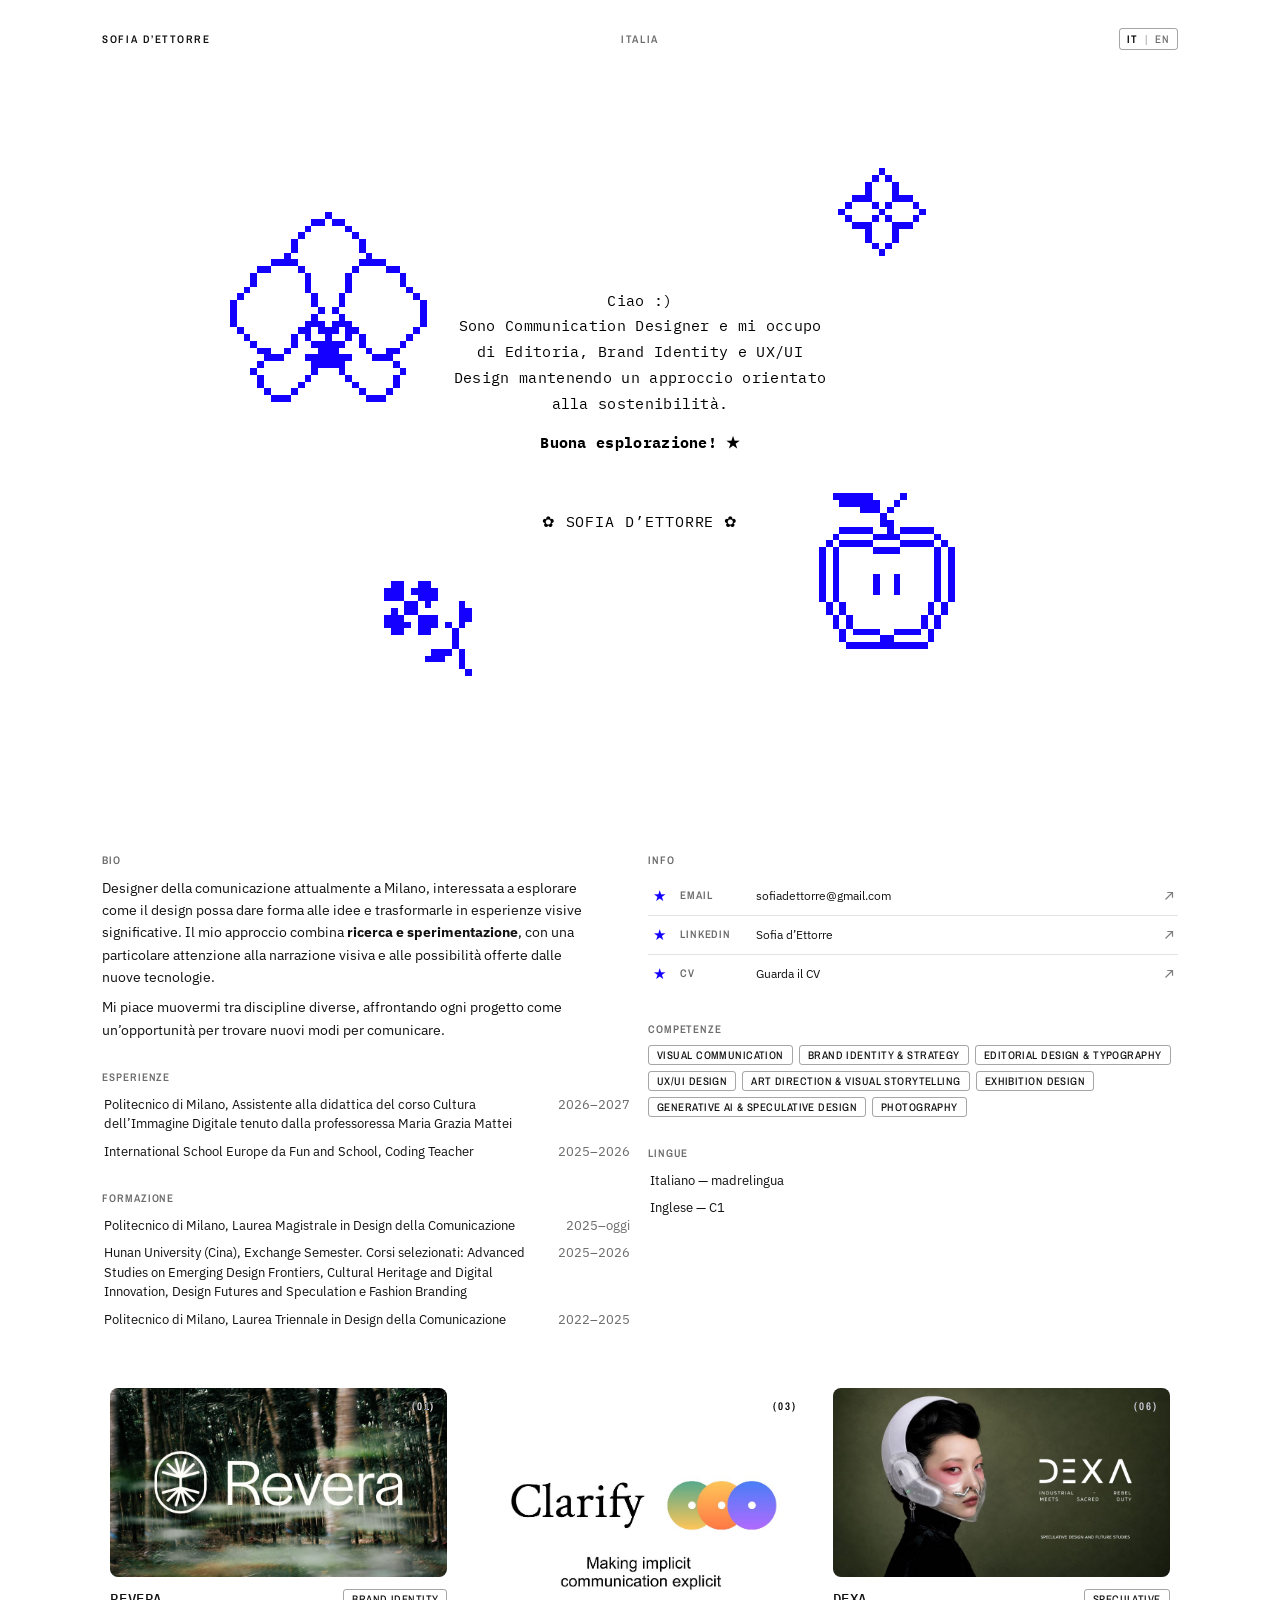
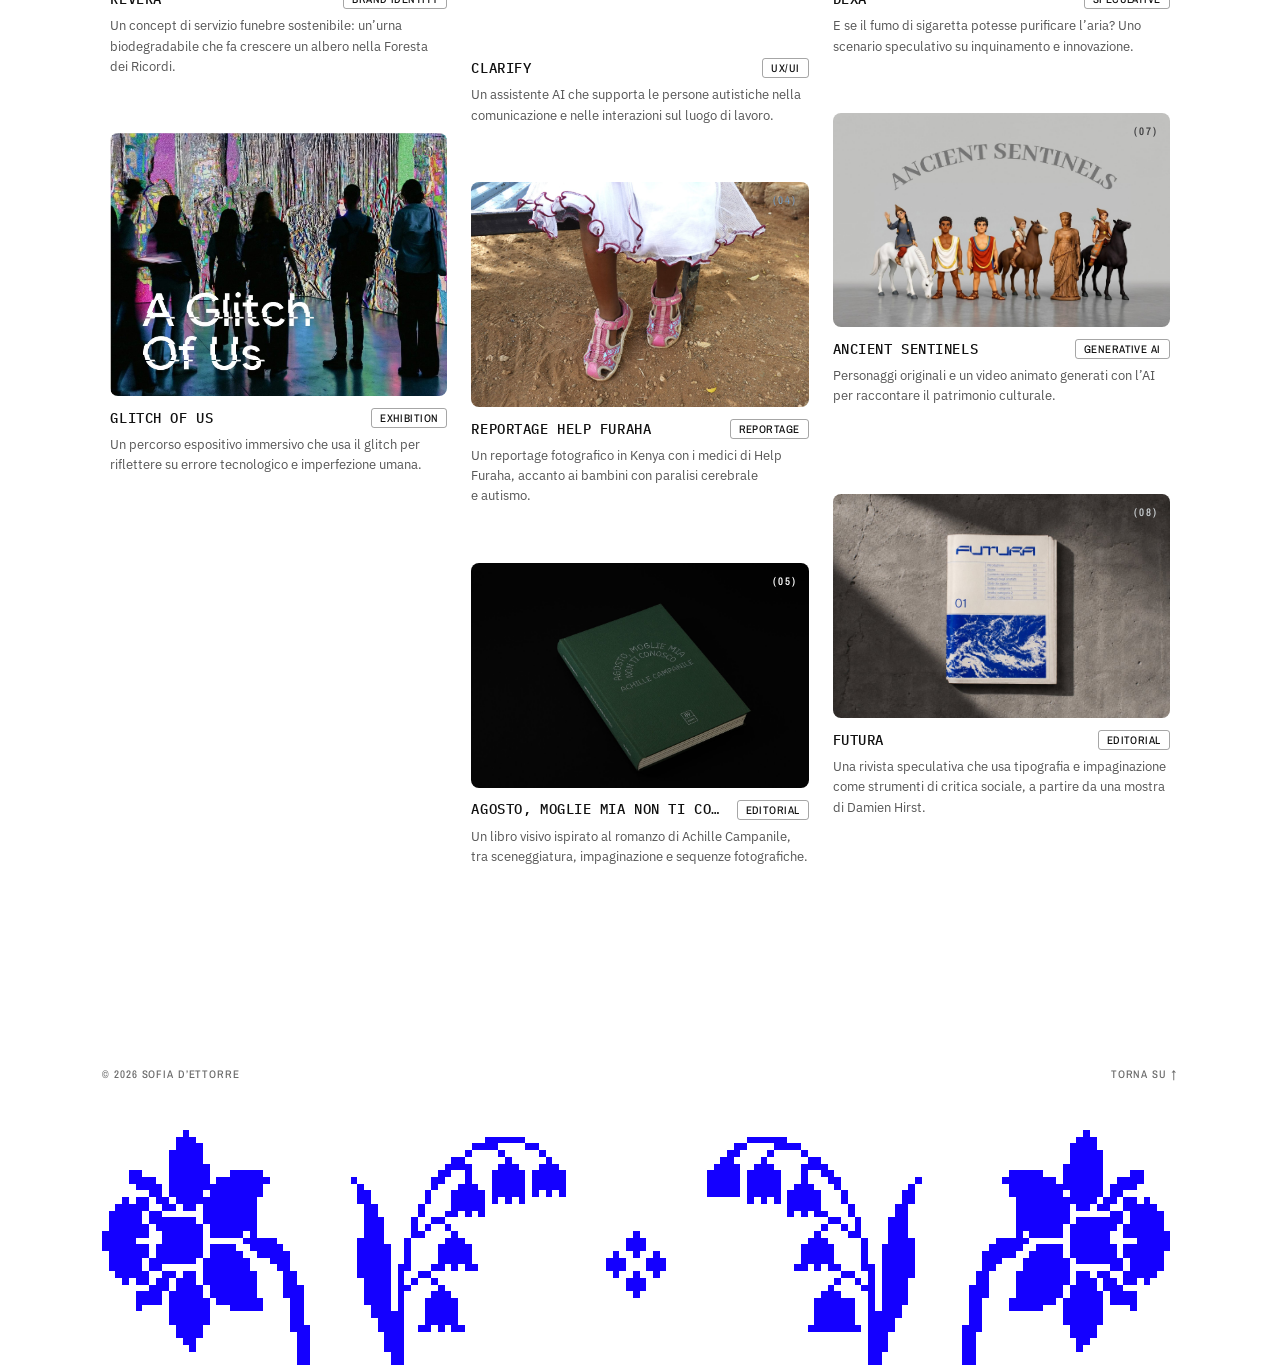
==== commit df53bdc8: "Griglia progetti stabile: colonne fisse, spazio riservato alle copertine, niente salti al passaggio " ====
--- a/index.html
+++ b/index.html
@@ -20,7 +20,7 @@
   <link rel="icon" type="image/svg+xml" href="immagini-web/favicon.svg">
   <link rel="icon" type="image/png" href="immagini-web/favicon.png">
   <link rel="apple-touch-icon" href="immagini-web/apple-touch-icon.png">
-  <link rel="stylesheet" href="style.css">
+  <link rel="stylesheet" href="style.css?v=20261117c">
 </head>
 <body>
   <header class="topbar" id="top">
@@ -132,7 +132,7 @@
     </div>
   </div>
 
-  <script src="data.js"></script>
-  <script src="main.js"></script>
+  <script src="data.js?v=20261117c"></script>
+  <script src="main.js?v=20261117c"></script>
 </body>
 </html>
--- a/style.css
+++ b/style.css
@@ -162,8 +162,7 @@
 .hero__photo {
   position: absolute;
   left: 50%; bottom: calc(100% + 14px);
-  width: clamp(150px, 13vw, 220px);
-  aspect-ratio: 4 / 5;
+  width: clamp(240px, 22vw, 340px);   /* la foto mantiene il suo formato originale */
   padding: 6px;
   background: #fff;
   border: 1px solid color-mix(in oklab, var(--ink-1) 18%, transparent);
@@ -174,7 +173,7 @@
   transition: opacity 220ms var(--ease-out), transform 420ms var(--ease-expo);
   z-index: 3;
 }
-.hero__photo img { width: 100%; height: 100%; object-fit: cover; }
+.hero__photo img { width: 100%; height: auto; }
 .hero__photo.is-missing { display: none; }
 .hero__name:hover .hero__photo,
 .hero__name:focus .hero__photo { opacity: 1; transform: translate(-50%, 0) rotate(-4deg) scale(1); }
@@ -204,7 +203,8 @@
 .rail__section { display: flex; flex-direction: column; gap: 8px; }
 .bio p { font-size: var(--t-body); line-height: 1.6; color: var(--ink-2); max-width: 62ch; }
 .bio p + p { margin-top: 8px; }
-.list__row { display: flex; gap: 12px; padding: 1px 2px; font-size: var(--t-home); color: var(--ink-2); }
+.list { display: flex; flex-direction: column; gap: 6px; }
+.list__row { display: flex; gap: 12px; padding: 1px 2px; font-size: var(--t-home); line-height: 1.5; color: var(--ink-2); }
 .list__row span:first-child { flex: 1; }
 .list__year { color: var(--ink-4); white-space: nowrap; }
 
@@ -249,22 +249,20 @@
 }
 
 /* ---------- Progetti ---------- */
-.projects { position: relative; z-index: 1; columns: 1; column-gap: 8px; padding-top: 24px; }
-@media (min-width: 720px) { .projects { columns: 2; } }
-@media (min-width: 1024px) { .projects { columns: 3; } }
+/* Colonne fisse create da main.js: le schede non saltano da una colonna all'altra */
+.projects { position: relative; z-index: 1; display: flex; align-items: flex-start; gap: 8px; padding-top: 24px; }
+.projects-col { flex: 1; min-width: 0; display: flex; flex-direction: column; gap: 8px; }
 
 .card {
   display: block;
-  break-inside: avoid;
-  margin-bottom: 8px;
   padding: 8px;
   border-radius: 14px;
   transition: background-color 180ms var(--ease-out), transform 140ms var(--ease-out);
 }
 .card:active { transform: scale(0.99); }
 .card__frame { position: relative; width: 100%; overflow: hidden; border-radius: 8px; background: var(--surface-deep); }
-/* La copertina mantiene le sue proporzioni: la griglia si adatta all'immagine */
-.card__thumb { width: 100%; height: auto; transition: transform 260ms var(--ease-out); }
+/* Lo spazio della copertina è riservato (aspect-ratio da data.js), così niente salti al caricamento */
+.card__thumb { display: block; width: 100%; height: 100%; object-fit: cover; transition: transform 260ms var(--ease-out); }
 .card__num {
   position: absolute; top: 10px; right: 12px; z-index: 2;
   font-family: var(--font-primary); font-weight: 600; font-size: var(--t-eyebrow);
@@ -282,8 +280,9 @@
   transition: color 160ms;
 }
 .card__description { font-size: var(--t-home); line-height: 1.55; color: var(--ink-3); text-wrap: pretty; }
-.card__meta { display: grid; grid-template-rows: 0fr; opacity: 0; transition: grid-template-rows 380ms var(--ease-expo), opacity 240ms; }
-.card__meta-inner { min-height: 0; overflow: hidden; display: flex; flex-wrap: wrap; gap: 5px; }
+/* Le etichette occupano sempre il loro spazio e compaiono solo in dissolvenza: l'altezza della scheda non cambia */
+.card__meta { opacity: 0; transition: opacity 240ms var(--ease-out); }
+.card__meta-inner { display: flex; flex-wrap: wrap; gap: 5px; }
 .card__meta-inner span {
   font-family: var(--font-primary); font-size: var(--t-eyebrow); font-weight: 500;
   letter-spacing: 0.04em; text-transform: uppercase;
@@ -294,8 +293,8 @@
 .card:hover, .card:focus-visible { background-color: var(--hover-wash); }
 .card:hover .card__title, .card:focus-visible .card__title { color: var(--accent); }
 .card:hover .card__thumb { transform: scale(1.03); }
-.card:hover .card__meta, .card:focus-visible .card__meta { grid-template-rows: 1fr; opacity: 1; }
-@media (hover: none) { .card__meta { grid-template-rows: 1fr; opacity: 1; } }
+.card:hover .card__meta, .card:focus-visible .card__meta { opacity: 1; }
+@media (hover: none) { .card__meta { opacity: 1; } }
 
 /* ---------- Footer ---------- */
 .footer { padding: 64px var(--pad-x) 0; display: flex; flex-direction: column; gap: 48px; }
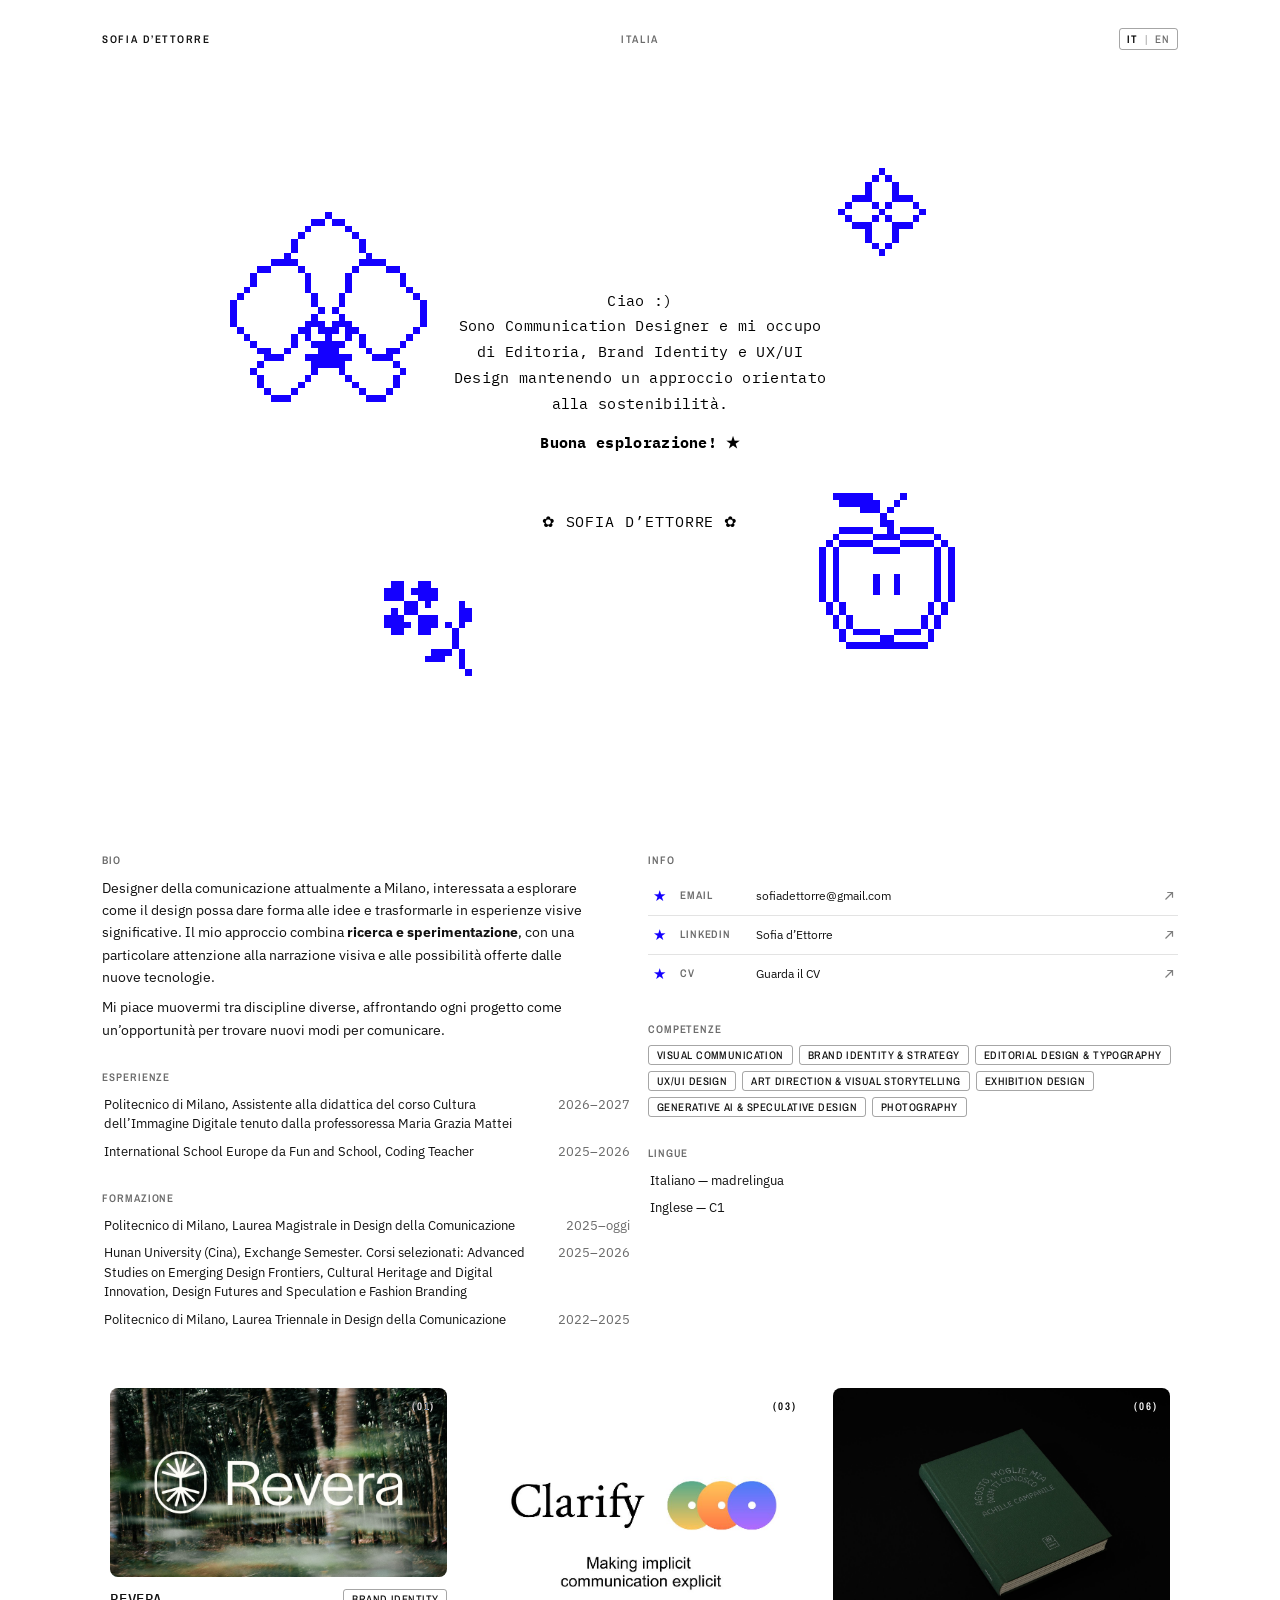
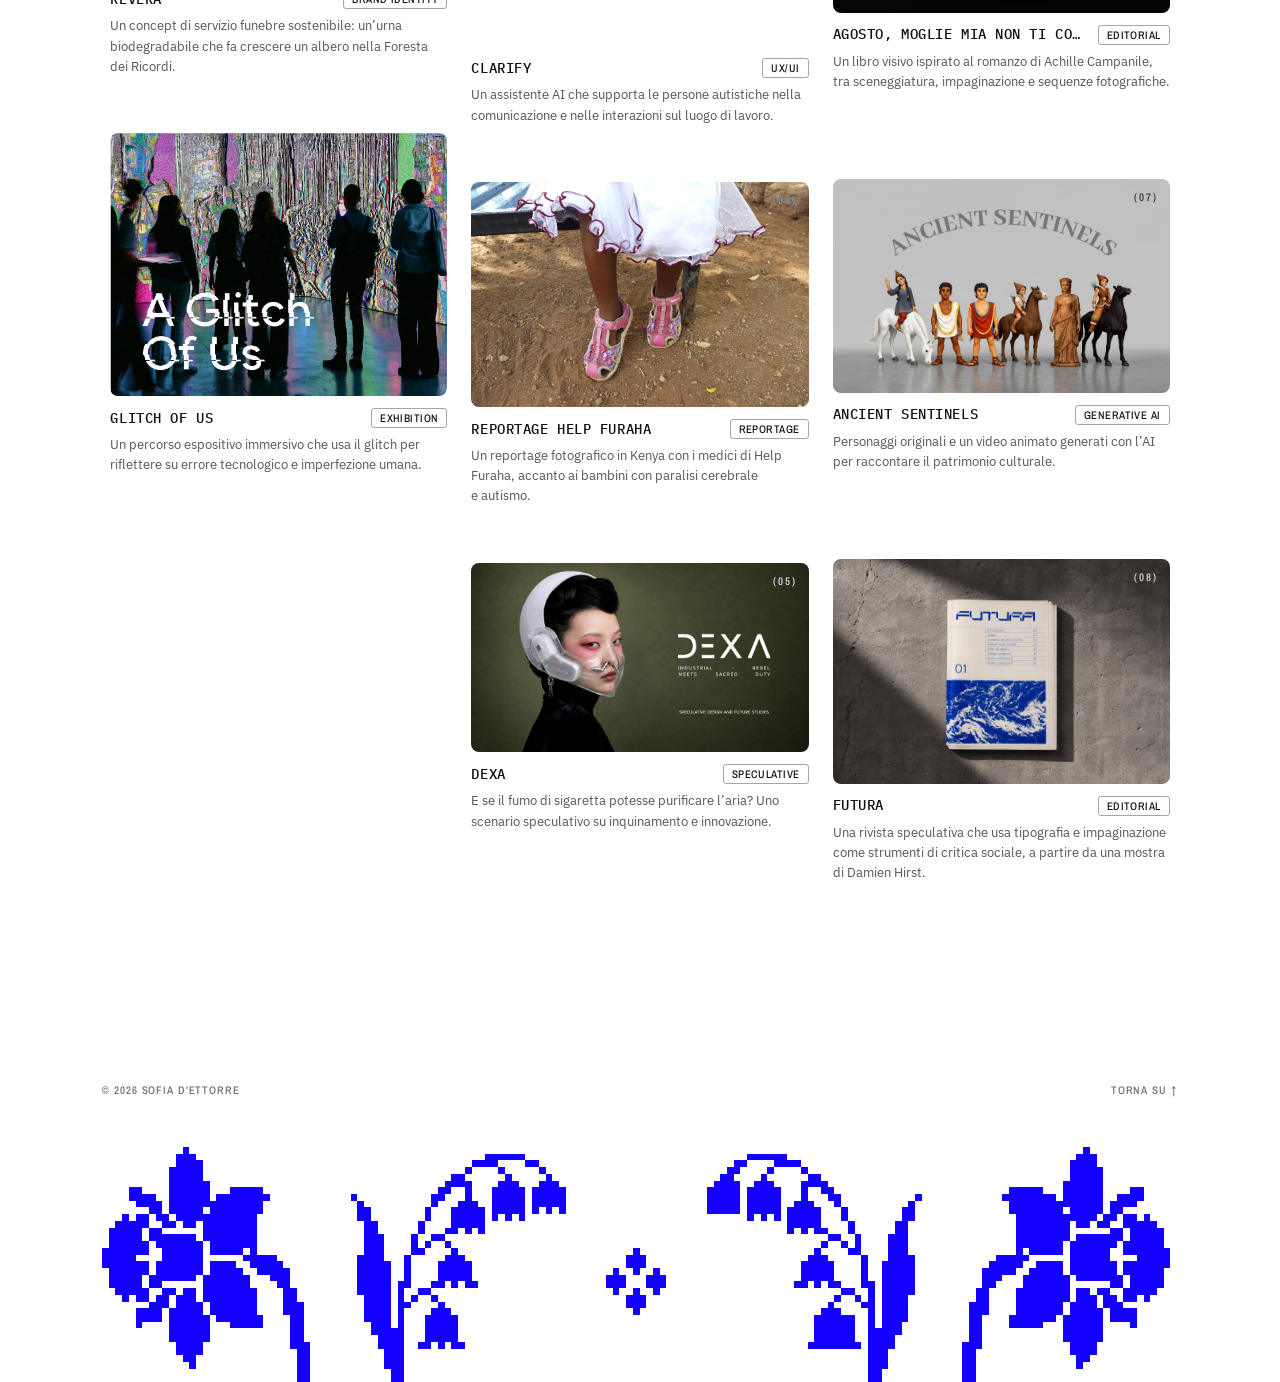
==== commit 84f2da52: "Leggero zoom delle copertine al passaggio del mouse; Agosto nella prima riga Co-Authored-By: Claude " ====
--- a/index.html
+++ b/index.html
@@ -20,7 +20,7 @@
   <link rel="icon" type="image/svg+xml" href="immagini-web/favicon.svg">
   <link rel="icon" type="image/png" href="immagini-web/favicon.png">
   <link rel="apple-touch-icon" href="immagini-web/apple-touch-icon.png">
-  <link rel="stylesheet" href="style.css?v=20261117c">
+  <link rel="stylesheet" href="style.css?v=20261117e">
 </head>
 <body>
   <header class="topbar" id="top">
@@ -132,7 +132,7 @@
     </div>
   </div>
 
-  <script src="data.js?v=20261117c"></script>
-  <script src="main.js?v=20261117c"></script>
+  <script src="data.js?v=20261117e"></script>
+  <script src="main.js?v=20261117e"></script>
 </body>
 </html>
--- a/style.css
+++ b/style.css
@@ -262,7 +262,7 @@
 .card:active { transform: scale(0.99); }
 .card__frame { position: relative; width: 100%; overflow: hidden; border-radius: 8px; background: var(--surface-deep); }
 /* Lo spazio della copertina è riservato (aspect-ratio da data.js), così niente salti al caricamento */
-.card__thumb { display: block; width: 100%; height: 100%; object-fit: cover; transition: transform 260ms var(--ease-out); }
+.card__thumb { display: block; width: 100%; height: 100%; object-fit: cover; transition: transform 450ms var(--ease-out); }
 .card__num {
   position: absolute; top: 10px; right: 12px; z-index: 2;
   font-family: var(--font-primary); font-weight: 600; font-size: var(--t-eyebrow);
@@ -290,10 +290,17 @@
   background: color-mix(in oklab, var(--ink-1) 7%, transparent);
   padding: 2px 7px 3px; margin-top: 4px;
 }
-.card:hover, .card:focus-visible { background-color: var(--hover-wash); }
-.card:hover .card__title, .card:focus-visible .card__title { color: var(--accent); }
-.card:hover .card__thumb { transform: scale(1.03); }
-.card:hover .card__meta, .card:focus-visible .card__meta { opacity: 1; }
+/* Effetti al passaggio del mouse: solo con un vero mouse, e mai mentre si scorre la pagina */
+.card:focus-visible { background-color: var(--hover-wash); }
+.card:focus-visible .card__title { color: var(--accent); }
+.card:focus-visible .card__meta { opacity: 1; }
+@media (hover: hover) and (pointer: fine) {
+  .card:hover { background-color: var(--hover-wash); }
+  .card:hover .card__title { color: var(--accent); }
+  .card:hover .card__meta { opacity: 1; }
+  .card:hover .card__thumb { transform: scale(1.02); }   /* leggero ingrandimento della copertina */
+}
+body.is-scrolling .projects { pointer-events: none; }
 @media (hover: none) { .card__meta { opacity: 1; } }
 
 /* ---------- Footer ---------- */
